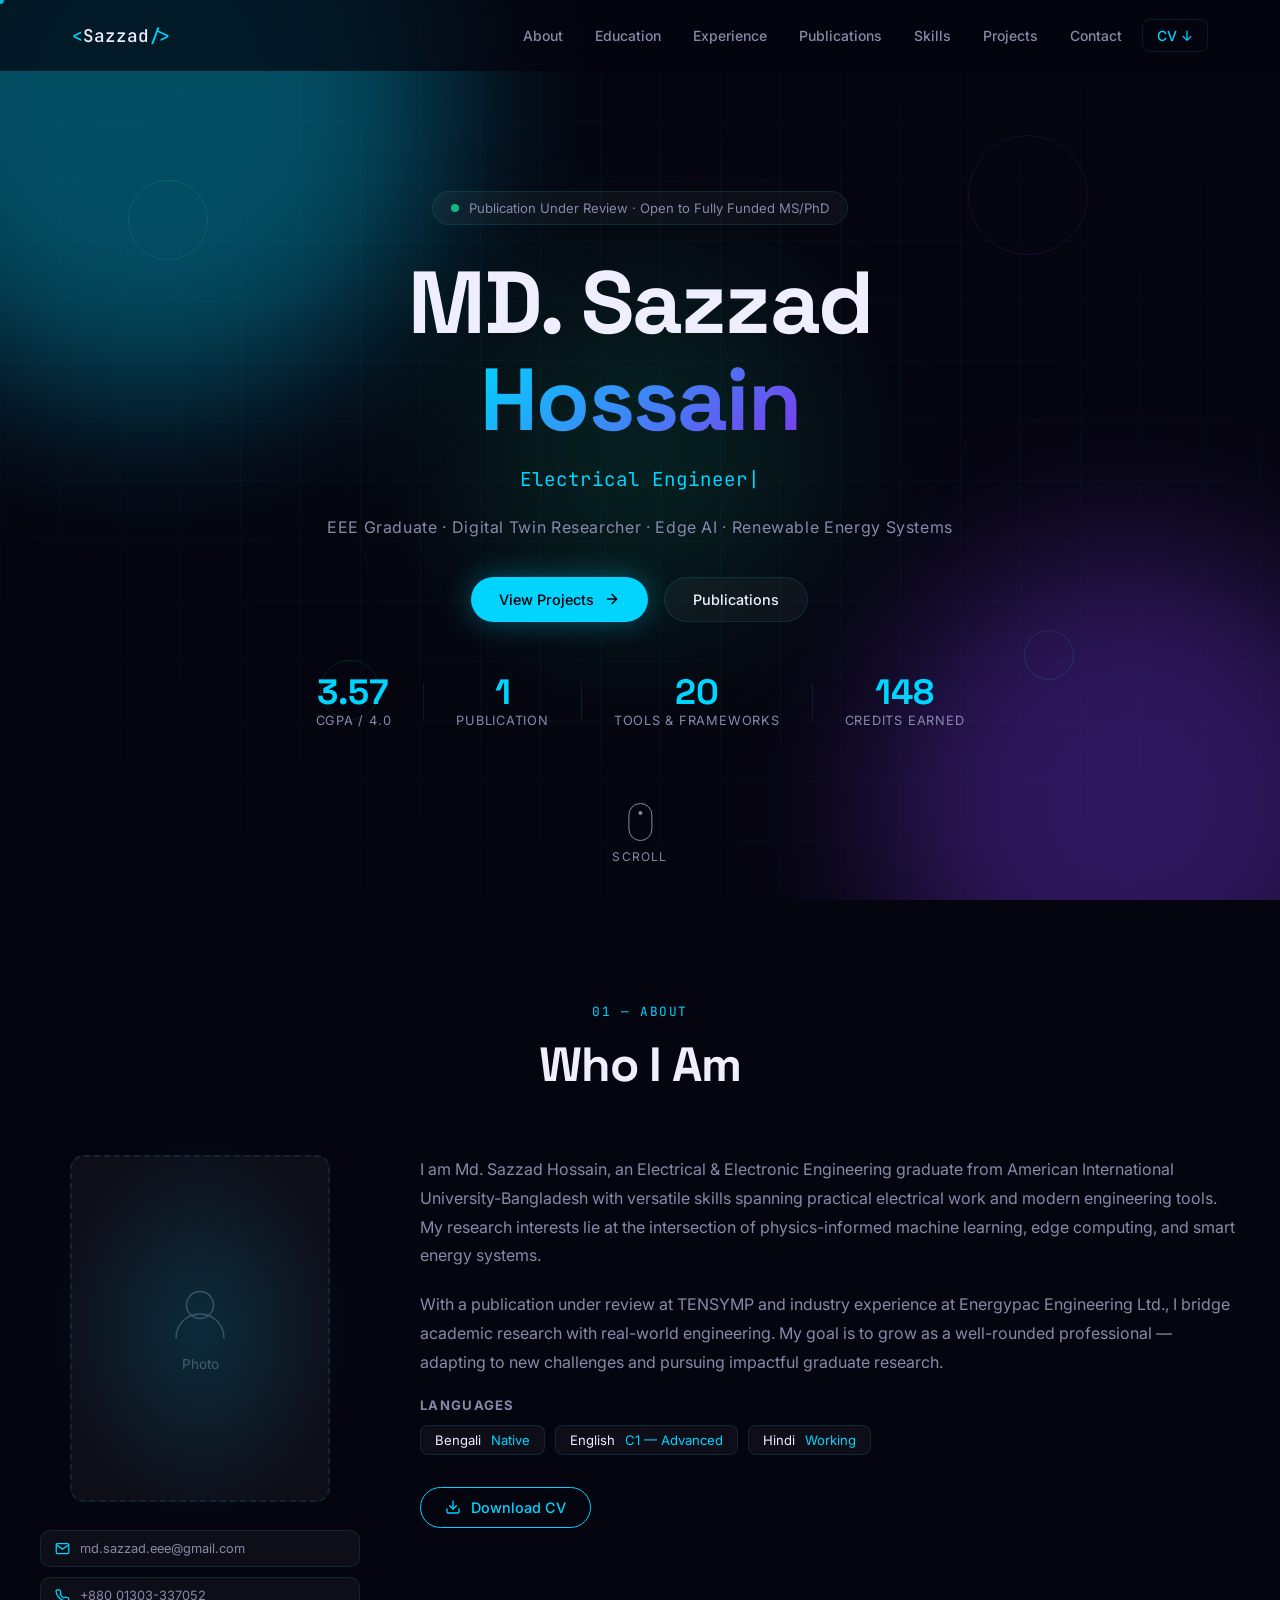
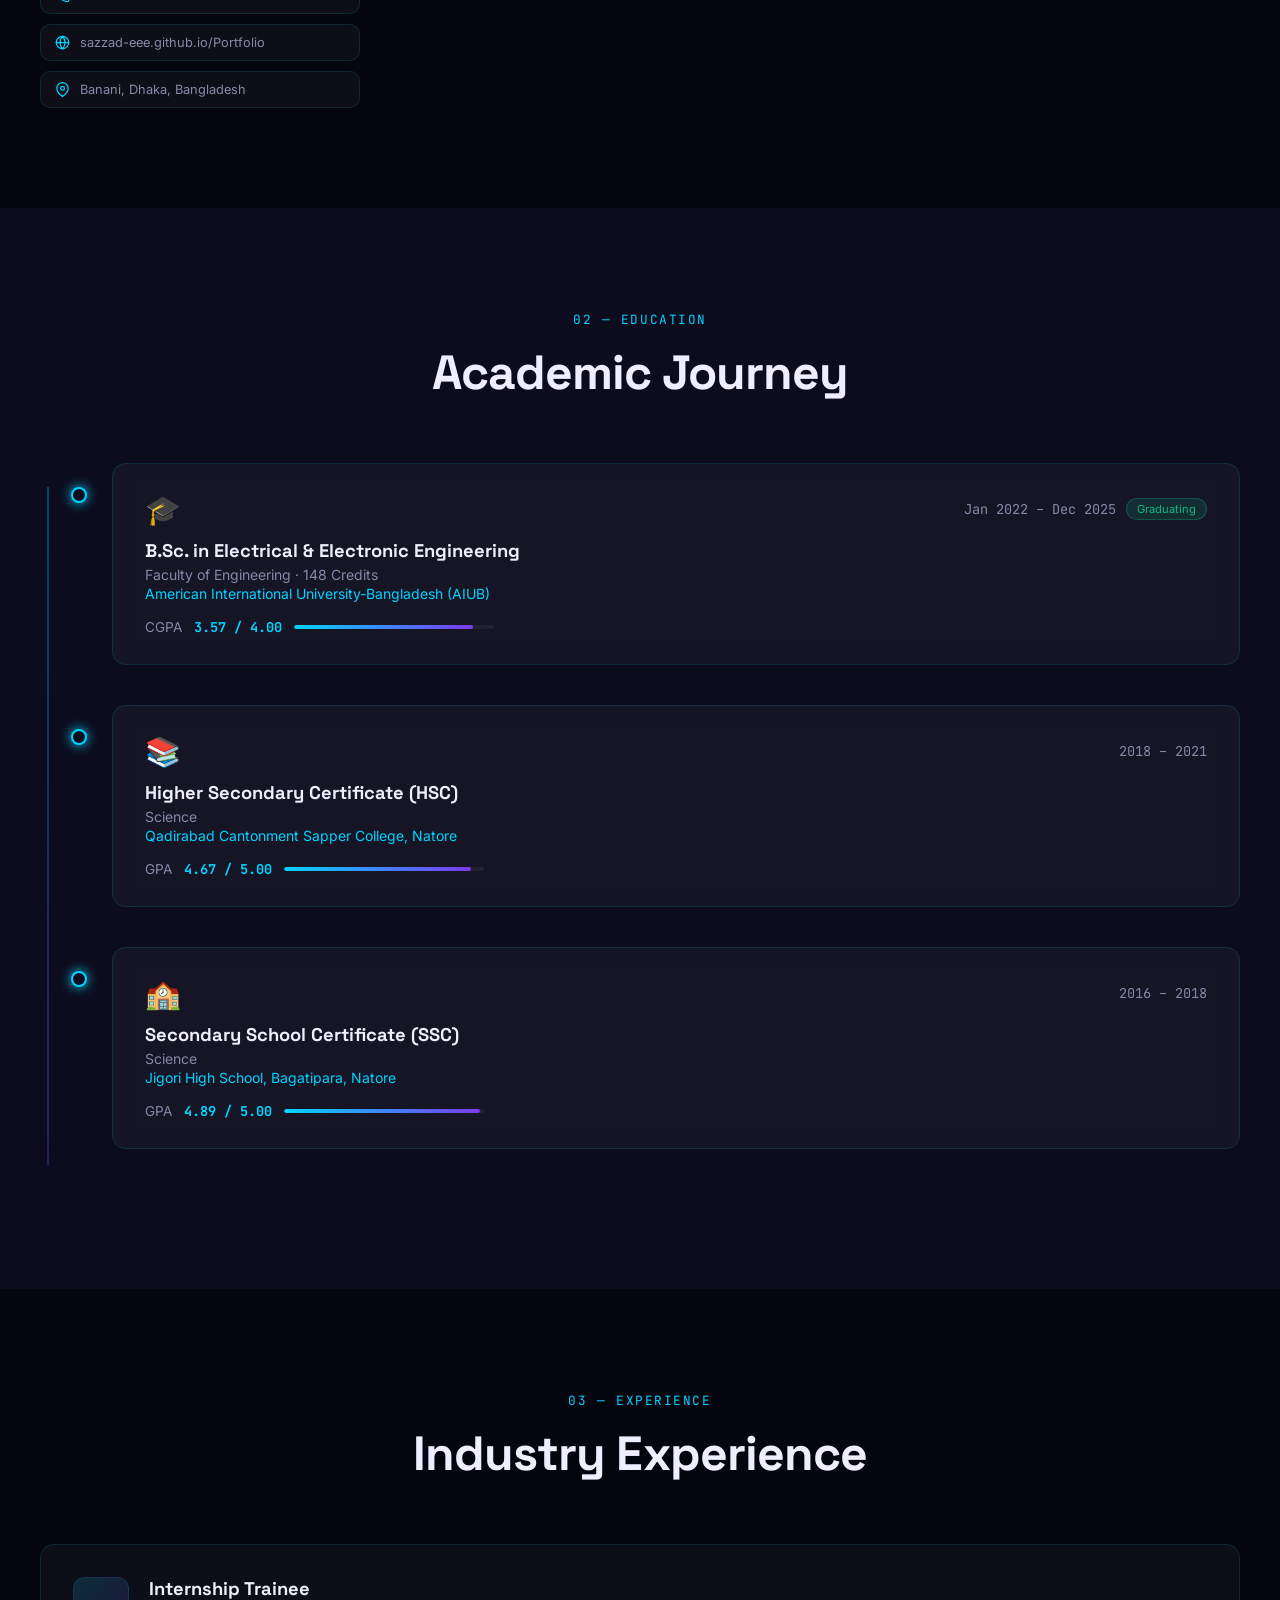
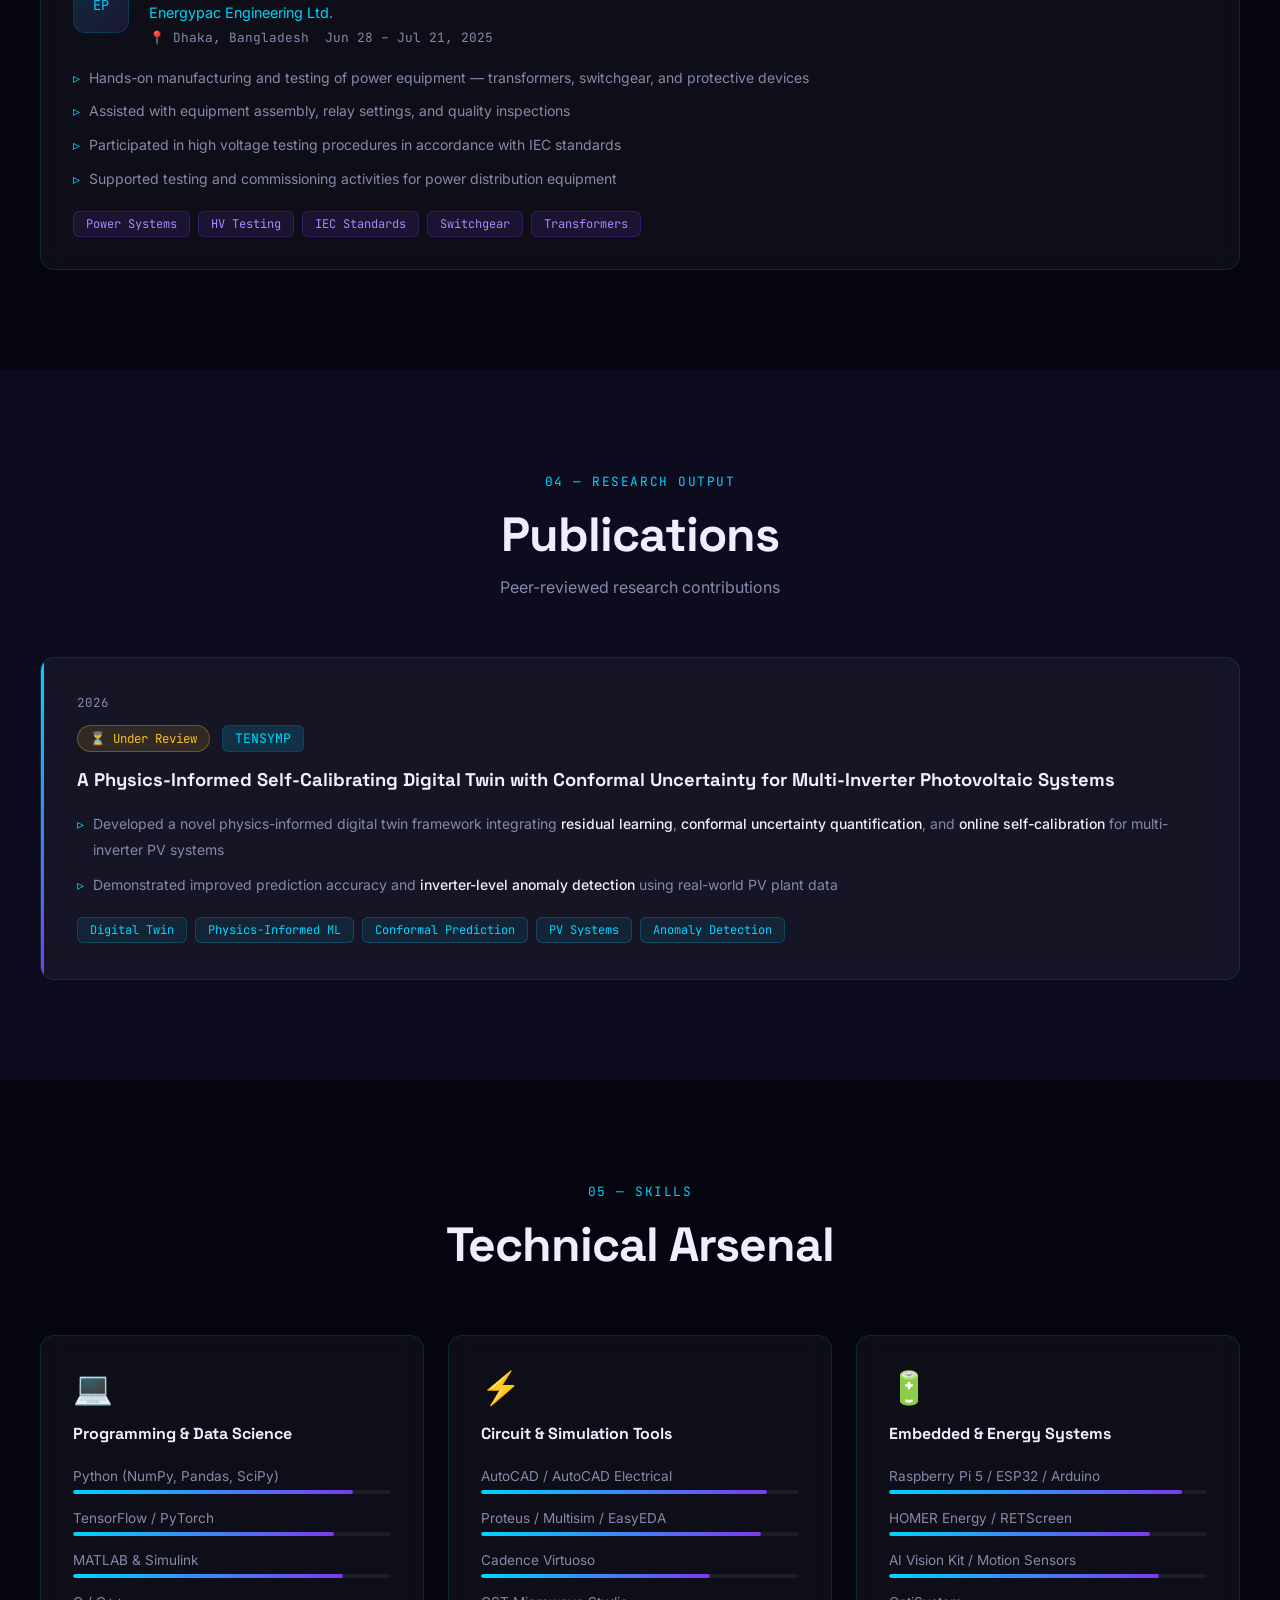
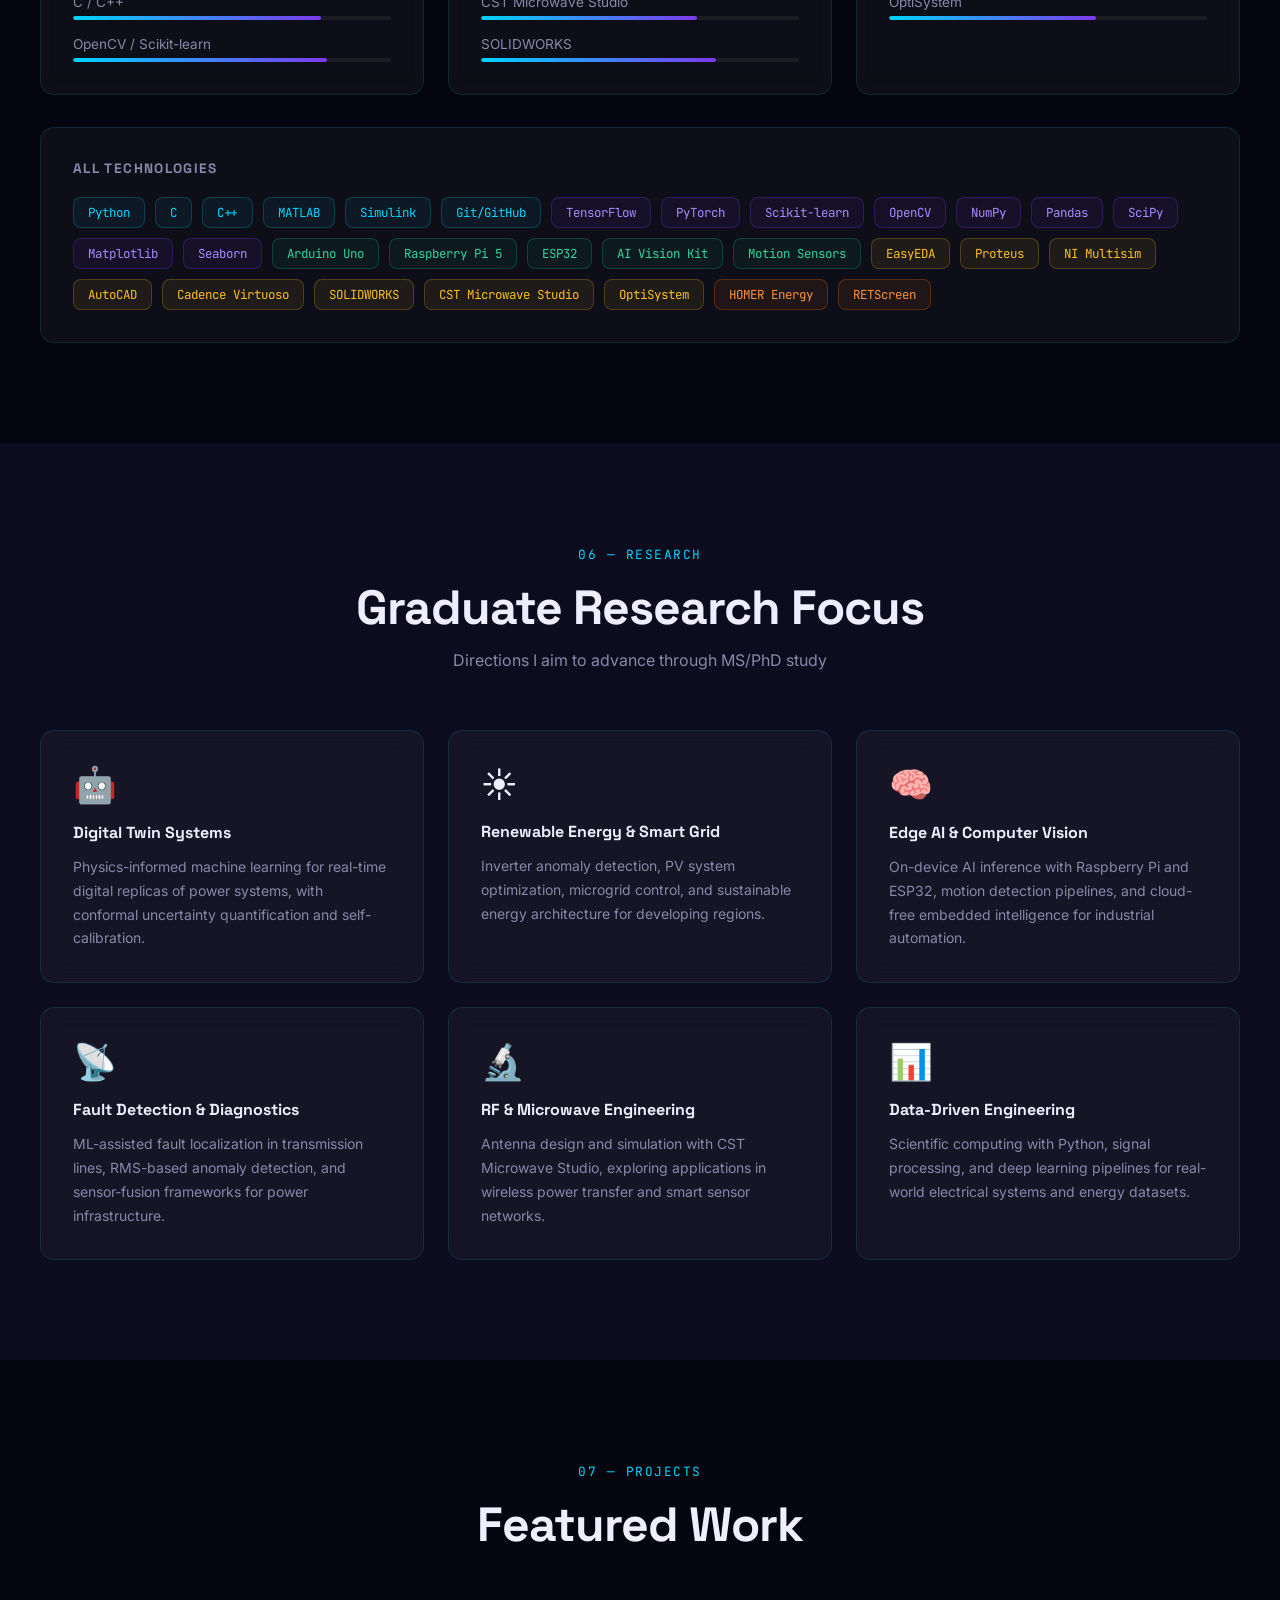
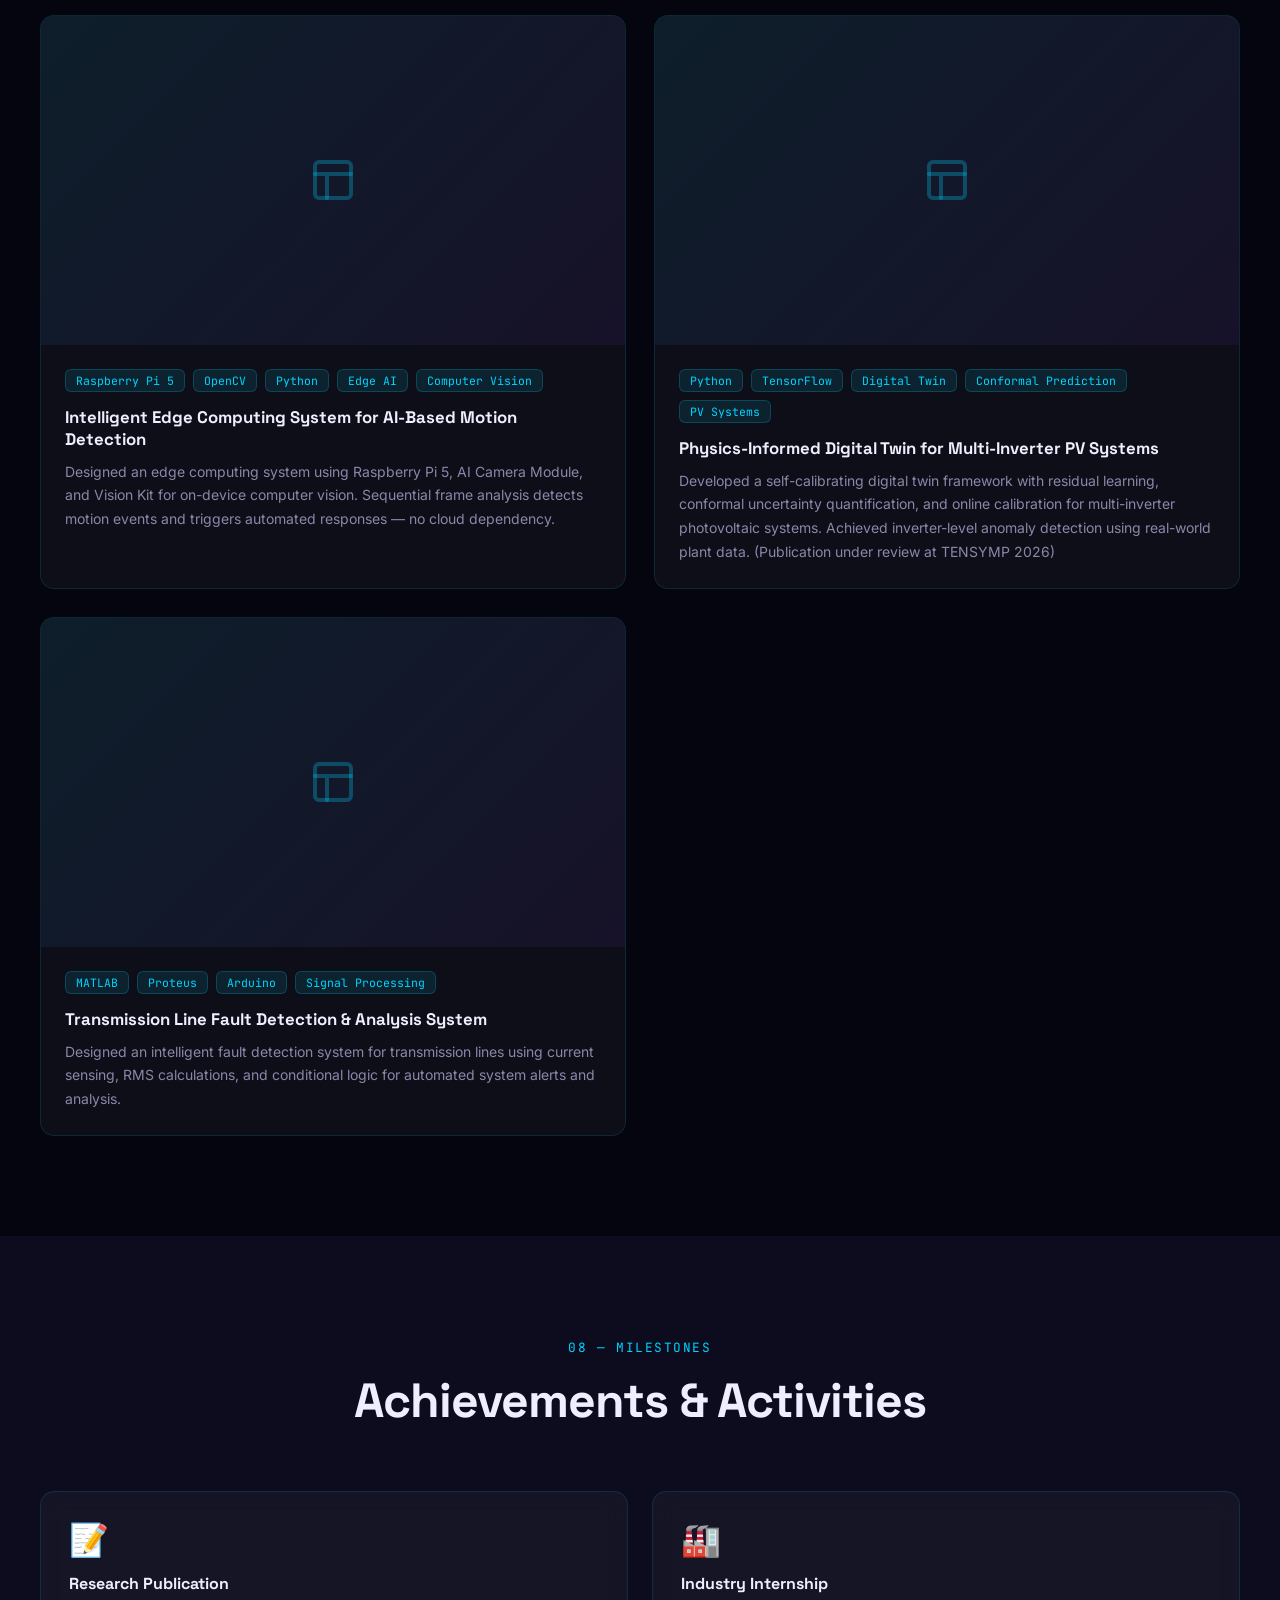
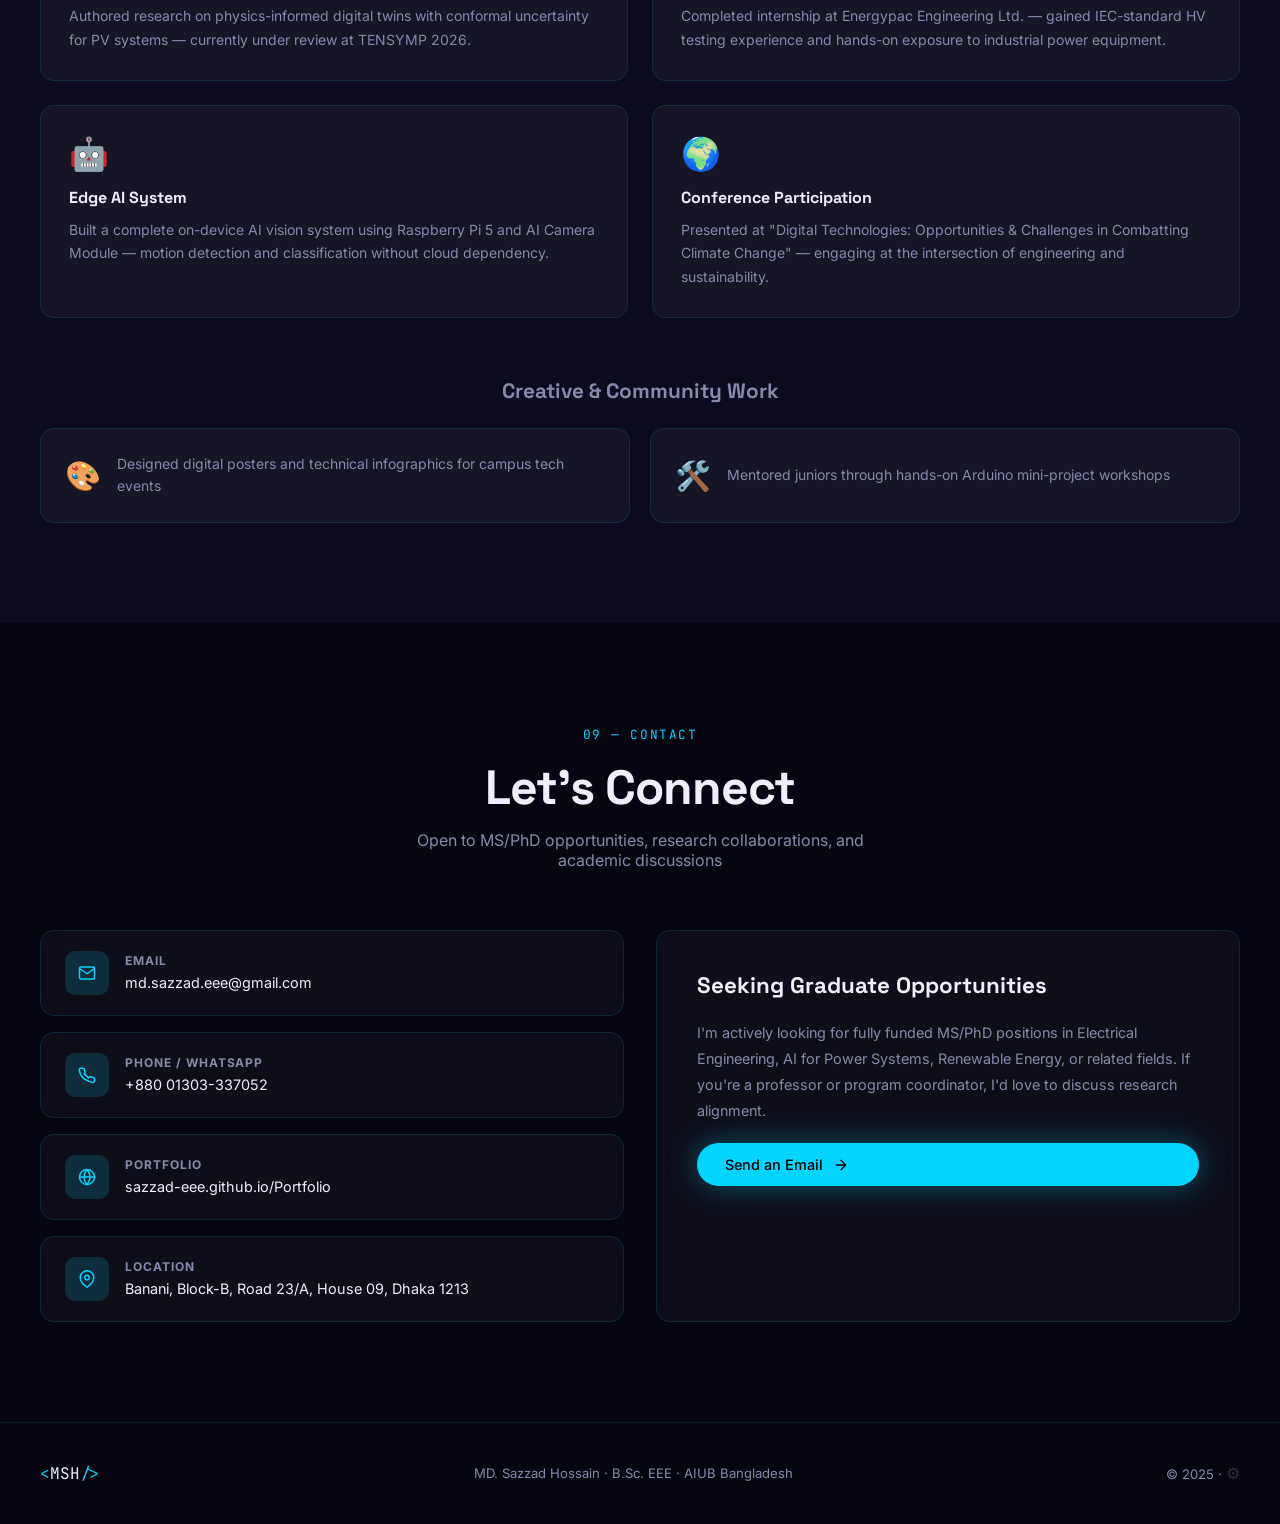
==== index.html @ bf4a0ad7 "Initial portfolio deployment" ====
<!DOCTYPE html>
<html lang="en">
<head>
  <meta charset="UTF-8" />
  <meta name="viewport" content="width=device-width, initial-scale=1.0" />
  <meta name="description" content="MD. Sazzad Hossain — EEE Graduate | Digital Twin, Renewable Energy, Edge AI Research" />
  <title>MD. Sazzad Hossain | Portfolio</title>
  <link rel="preconnect" href="https://fonts.googleapis.com" />
  <link rel="preconnect" href="https://fonts.gstatic.com" crossorigin />
  <link href="https://fonts.googleapis.com/css2?family=Space+Grotesk:wght@300;400;500;600;700&family=Inter:wght@300;400;500;600&family=JetBrains+Mono:wght@400;500&display=swap" rel="stylesheet" />
  <link rel="stylesheet" href="style.css" />
</head>
<body>

  <div class="cursor-dot" id="cursorDot"></div>
  <div class="cursor-ring" id="cursorRing"></div>
  <canvas id="particleCanvas"></canvas>

  <div class="loader" id="loader">
    <div class="loader-inner">
      <div class="loader-monogram">MSH</div>
      <div class="loader-track"><div class="loader-fill"></div></div>
    </div>
  </div>

  <!-- Navigation -->
  <nav class="nav" id="nav">
    <div class="nav-wrap">
      <a href="#hero" class="nav-logo"><span class="lb">&lt;</span>Sazzad<span class="lb">/&gt;</span></a>
      <button class="nav-burger" id="navBurger" aria-label="Menu">
        <span></span><span></span><span></span>
      </button>
      <ul class="nav-links" id="navLinks">
        <li><a href="#about"        class="nl">About</a></li>
        <li><a href="#education"    class="nl">Education</a></li>
        <li><a href="#experience"   class="nl">Experience</a></li>
        <li><a href="#publications" class="nl">Publications</a></li>
        <li><a href="#skills"       class="nl">Skills</a></li>
        <li><a href="#projects"     class="nl">Projects</a></li>
        <li><a href="#contact"      class="nl">Contact</a></li>
        <li><a href="#" class="nl nav-cv magnetic" id="navCvBtn">CV ↓</a></li>
      </ul>
    </div>
  </nav>

  <!-- ═══════ HERO ═══════ -->
  <section id="hero" class="hero">
    <div class="hero-bg">
      <div class="grid-lines"></div>
      <div class="orb o1"></div>
      <div class="orb o2"></div>
      <div class="orb o3"></div>
    </div>
    <div class="parallax-layer" data-depth="0.02">
      <div class="float-shape fs1"></div><div class="float-shape fs2"></div>
    </div>
    <div class="parallax-layer" data-depth="0.05">
      <div class="float-shape fs3"></div><div class="float-shape fs4"></div>
    </div>
    <div class="hero-content">
      <div class="hero-badge">
        <span class="badge-pulse"></span>
        <span id="heroBadge">Publication Under Review · Open to Fully Funded MS/PhD</span>
      </div>
      <h1 class="hero-name">
        <span id="heroFirstName">MD. Sazzad</span>
        <span class="accent" id="heroLastName">Hossain</span>
      </h1>
      <p class="hero-role">
        <span class="type-text" id="typeText"></span><span class="type-caret">|</span>
      </p>
      <p class="hero-tagline" id="heroTagline">
        EEE Graduate · Digital Twin Researcher · Edge AI · Renewable Energy Systems
      </p>
      <div class="hero-btns">
        <a href="#projects"     class="btn btn-primary magnetic"><span>View Projects</span><svg viewBox="0 0 24 24"><path d="M5 12h14M12 5l7 7-7 7"/></svg></a>
        <a href="#publications" class="btn btn-ghost  magnetic"><span>Publications</span></a>
      </div>
      <div class="hero-stats">
        <div class="hstat">
          <strong class="count" data-target="3.57" data-decimal="2">0</strong>
          <span>CGPA / 4.0</span>
        </div>
        <div class="hstat-div"></div>
        <div class="hstat">
          <strong class="count" data-target="1" data-decimal="0">0</strong>
          <span>Publication</span>
        </div>
        <div class="hstat-div"></div>
        <div class="hstat">
          <strong class="count" data-target="20" data-decimal="0">0</strong>
          <span>Tools &amp; Frameworks</span>
        </div>
        <div class="hstat-div"></div>
        <div class="hstat">
          <strong class="count" data-target="148" data-decimal="0">0</strong>
          <span>Credits Earned</span>
        </div>
      </div>
    </div>
    <a href="#about" class="scroll-hint">
      <div class="scroll-mouse"><div class="scroll-dot"></div></div>
      <span>Scroll</span>
    </a>
  </section>

  <!-- ═══════ ABOUT ═══════ -->
  <section id="about" class="section">
    <div class="container">
      <header class="sec-head">
        <span class="sec-tag">01 — About</span>
        <h2 class="sec-title">Who I Am</h2>
      </header>
      <div class="about-grid">
        <div class="about-left reveal">
          <div class="photo-wrap">
            <img id="profileImg" src="" alt="MD. Sazzad Hossain" class="profile-photo hidden" />
            <div class="photo-placeholder" id="photoPlaceholder">
              <svg viewBox="0 0 80 80"><circle cx="40" cy="28" r="18" fill="none" stroke="currentColor" stroke-width="2"/><path d="M8 72c0-17.7 14.3-32 32-32s32 14.3 32 32" fill="none" stroke="currentColor" stroke-width="2"/></svg>
              <span>Photo</span>
            </div>
            <div class="photo-glow"></div>
          </div>
          <div class="contact-chips">
            <a href="mailto:md.sazzad.eee@gmail.com" id="chipEmail" class="chip">
              <svg viewBox="0 0 24 24"><path d="M4 4h16c1.1 0 2 .9 2 2v12c0 1.1-.9 2-2 2H4c-1.1 0-2-.9-2-2V6c0-1.1.9-2 2-2z"/><polyline points="22,6 12,13 2,6"/></svg>
              <span id="chipEmailText">md.sazzad.eee@gmail.com</span>
            </a>
            <a href="tel:+8801303337052" id="chipPhone" class="chip">
              <svg viewBox="0 0 24 24"><path d="M22 16.92v3a2 2 0 0 1-2.18 2 19.79 19.79 0 0 1-8.63-3.07A19.5 19.5 0 0 1 4.69 13.6 19.79 19.79 0 0 1 1.62 4.93 2 2 0 0 1 3.6 3h3a2 2 0 0 1 2 1.72c.127.96.361 1.903.7 2.81a2 2 0 0 1-.45 2.11L8.09 9.91a16 16 0 0 0 6 6l.85-.85a2 2 0 0 1 2.11-.45c.907.339 1.85.573 2.81.7A2 2 0 0 1 22 16.92z"/></svg>
              <span id="chipPhoneText">+880 01303-337052</span>
            </a>
            <a href="https://sazzad-eee.github.io/Portfolio/" target="_blank" class="chip">
              <svg viewBox="0 0 24 24"><circle cx="12" cy="12" r="10"/><line x1="2" y1="12" x2="22" y2="12"/><path d="M12 2a15.3 15.3 0 0 1 4 10 15.3 15.3 0 0 1-4 10 15.3 15.3 0 0 1-4-10 15.3 15.3 0 0 1 4-10z"/></svg>
              <span>sazzad-eee.github.io/Portfolio</span>
            </a>
            <div class="chip">
              <svg viewBox="0 0 24 24"><path d="M21 10c0 7-9 13-9 13s-9-6-9-13a9 9 0 0 1 18 0z"/><circle cx="12" cy="10" r="3"/></svg>
              <span id="chipLocation">Banani, Dhaka, Bangladesh</span>
            </div>
          </div>
        </div>
        <div class="about-right reveal">
          <p class="about-p" id="aboutPara1">
            I am Md. Sazzad Hossain, an Electrical &amp; Electronic Engineering graduate from American International University-Bangladesh with versatile skills spanning practical electrical work and modern engineering tools. My research interests lie at the intersection of physics-informed machine learning, edge computing, and smart energy systems.
          </p>
          <p class="about-p" id="aboutPara2">
            With a publication under review at TENSYMP and industry experience at Energypac Engineering Ltd., I bridge academic research with real-world engineering. My goal is to grow as a well-rounded professional — adapting to new challenges, contributing to meaningful solutions, and pursuing impactful graduate research.
          </p>
          <div class="lang-row">
            <h4>Languages</h4>
            <div class="lang-tags">
              <span class="ltag">Bengali <em>Native</em></span>
              <span class="ltag">English <em>C1 — Advanced</em></span>
              <span class="ltag">Hindi <em>Working</em></span>
            </div>
          </div>
          <a href="#" class="btn btn-outline magnetic" id="cvDownloadBtn">
            <svg viewBox="0 0 24 24"><path d="M21 15v4a2 2 0 0 1-2 2H5a2 2 0 0 1-2-2v-4"/><polyline points="7 10 12 15 17 10"/><line x1="12" y1="15" x2="12" y2="3"/></svg>
            <span>Download CV</span>
          </a>
        </div>
      </div>
    </div>
  </section>

  <!-- ═══════ EDUCATION ═══════ -->
  <section id="education" class="section section-alt">
    <div class="container">
      <header class="sec-head">
        <span class="sec-tag">02 — Education</span>
        <h2 class="sec-title">Academic Journey</h2>
      </header>
      <div class="timeline">
        <div class="tl-item reveal">
          <div class="tl-dot"></div>
          <div class="tl-card glass-card">
            <div class="tl-top">
              <span class="tl-emoji">🎓</span>
              <div class="tl-meta">
                <span class="tl-year">Jan 2022 – Dec 2025</span>
                <span class="tl-badge">Graduating</span>
              </div>
            </div>
            <h3>B.Sc. in Electrical &amp; Electronic Engineering</h3>
            <p class="tl-dept">Faculty of Engineering · 148 Credits</p>
            <p class="tl-school"><a href="https://www.aiub.edu/" target="_blank">American International University-Bangladesh (AIUB)</a></p>
            <div class="tl-gpa">
              <span>CGPA</span>
              <strong>3.57 / 4.00</strong>
              <div class="gpa-track"><div class="gpa-bar" style="--w:89.25%"></div></div>
            </div>
          </div>
        </div>
        <div class="tl-item reveal">
          <div class="tl-dot"></div>
          <div class="tl-card glass-card">
            <div class="tl-top">
              <span class="tl-emoji">📚</span>
              <div class="tl-meta"><span class="tl-year">2018 – 2021</span></div>
            </div>
            <h3>Higher Secondary Certificate (HSC)</h3>
            <p class="tl-dept">Science</p>
            <p class="tl-school"><a href="https://qcsc.edu.bd/" target="_blank">Qadirabad Cantonment Sapper College, Natore</a></p>
            <div class="tl-gpa">
              <span>GPA</span>
              <strong>4.67 / 5.00</strong>
              <div class="gpa-track"><div class="gpa-bar" style="--w:93.4%"></div></div>
            </div>
          </div>
        </div>
        <div class="tl-item reveal">
          <div class="tl-dot"></div>
          <div class="tl-card glass-card">
            <div class="tl-top">
              <span class="tl-emoji">🏫</span>
              <div class="tl-meta"><span class="tl-year">2016 – 2018</span></div>
            </div>
            <h3>Secondary School Certificate (SSC)</h3>
            <p class="tl-dept">Science</p>
            <p class="tl-school"><a href="https://jigorihighschool.com/en/" target="_blank">Jigori High School, Bagatipara, Natore</a></p>
            <div class="tl-gpa">
              <span>GPA</span>
              <strong>4.89 / 5.00</strong>
              <div class="gpa-track"><div class="gpa-bar" style="--w:97.8%"></div></div>
            </div>
          </div>
        </div>
      </div>
    </div>
  </section>

  <!-- ═══════ WORK EXPERIENCE ═══════ -->
  <section id="experience" class="section">
    <div class="container">
      <header class="sec-head">
        <span class="sec-tag">03 — Experience</span>
        <h2 class="sec-title">Industry Experience</h2>
      </header>
      <div class="exp-grid" id="expGrid">
        <div class="exp-card glass-card reveal">
          <div class="exp-header">
            <div class="exp-logo-wrap">
              <div class="exp-logo-placeholder">EP</div>
            </div>
            <div class="exp-meta">
              <h3>Internship Trainee</h3>
              <a href="https://www.energypac.com/epgl/" target="_blank" class="exp-company">Energypac Engineering Ltd.</a>
              <div class="exp-details">
                <span class="exp-loc">📍 Dhaka, Bangladesh</span>
                <span class="exp-date">Jun 28 – Jul 21, 2025</span>
              </div>
            </div>
          </div>
          <ul class="exp-bullets">
            <li>Hands-on manufacturing and testing of power equipment — transformers, switchgear, and protective devices</li>
            <li>Assisted with equipment assembly, relay settings, and quality inspections</li>
            <li>Participated in high voltage testing procedures in accordance with IEC standards</li>
            <li>Supported testing and commissioning activities for power distribution equipment</li>
          </ul>
          <div class="exp-tags">
            <span class="etag">Power Systems</span>
            <span class="etag">HV Testing</span>
            <span class="etag">IEC Standards</span>
            <span class="etag">Switchgear</span>
            <span class="etag">Transformers</span>
          </div>
        </div>
      </div>
    </div>
  </section>

  <!-- ═══════ PUBLICATIONS ═══════ -->
  <section id="publications" class="section section-alt">
    <div class="container">
      <header class="sec-head">
        <span class="sec-tag">04 — Research Output</span>
        <h2 class="sec-title">Publications</h2>
        <p class="sec-sub">Peer-reviewed research contributions</p>
      </header>
      <div class="pub-list" id="pubList">
        <div class="pub-card glass-card reveal">
          <div class="pub-year-badge">2026</div>
          <div class="pub-body">
            <div class="pub-status-row">
              <span class="pub-status under-review">⏳ Under Review</span>
              <span class="pub-venue">TENSYMP</span>
            </div>
            <h3 class="pub-title">
              A Physics-Informed Self-Calibrating Digital Twin with Conformal Uncertainty for Multi-Inverter Photovoltaic Systems
            </h3>
            <ul class="pub-bullets">
              <li>Developed a novel physics-informed digital twin framework integrating <strong>residual learning</strong>, <strong>conformal uncertainty quantification</strong>, and <strong>online self-calibration</strong> for multi-inverter PV systems</li>
              <li>Demonstrated improved prediction accuracy and <strong>inverter-level anomaly detection</strong> using real-world PV plant data</li>
            </ul>
            <div class="pub-tags">
              <span class="ptag">Digital Twin</span>
              <span class="ptag">Physics-Informed ML</span>
              <span class="ptag">Conformal Prediction</span>
              <span class="ptag">PV Systems</span>
              <span class="ptag">Anomaly Detection</span>
            </div>
          </div>
        </div>
      </div>
    </div>
  </section>

  <!-- ═══════ SKILLS ═══════ -->
  <section id="skills" class="section">
    <div class="container">
      <header class="sec-head">
        <span class="sec-tag">05 — Skills</span>
        <h2 class="sec-title">Technical Arsenal</h2>
      </header>
      <div class="skills-outer">
        <!-- Progress bar categories -->
        <div class="skills-bars-grid" id="skillsGrid">
          <div class="skill-cat glass-card reveal">
            <div class="sk-icon">💻</div>
            <h3>Programming &amp; Data Science</h3>
            <ul class="sk-list">
              <li><span>Python (NumPy, Pandas, SciPy)</span><div class="sk-track"><div class="sk-bar" data-w="88"></div></div></li>
              <li><span>TensorFlow / PyTorch</span><div class="sk-track"><div class="sk-bar" data-w="82"></div></div></li>
              <li><span>MATLAB &amp; Simulink</span><div class="sk-track"><div class="sk-bar" data-w="85"></div></div></li>
              <li><span>C / C++</span><div class="sk-track"><div class="sk-bar" data-w="78"></div></div></li>
              <li><span>OpenCV / Scikit-learn</span><div class="sk-track"><div class="sk-bar" data-w="80"></div></div></li>
            </ul>
          </div>
          <div class="skill-cat glass-card reveal">
            <div class="sk-icon">⚡</div>
            <h3>Circuit &amp; Simulation Tools</h3>
            <ul class="sk-list">
              <li><span>AutoCAD / AutoCAD Electrical</span><div class="sk-track"><div class="sk-bar" data-w="90"></div></div></li>
              <li><span>Proteus / Multisim / EasyEDA</span><div class="sk-track"><div class="sk-bar" data-w="88"></div></div></li>
              <li><span>Cadence Virtuoso</span><div class="sk-track"><div class="sk-bar" data-w="72"></div></div></li>
              <li><span>CST Microwave Studio</span><div class="sk-track"><div class="sk-bar" data-w="68"></div></div></li>
              <li><span>SOLIDWORKS</span><div class="sk-track"><div class="sk-bar" data-w="74"></div></div></li>
            </ul>
          </div>
          <div class="skill-cat glass-card reveal">
            <div class="sk-icon">🔋</div>
            <h3>Embedded &amp; Energy Systems</h3>
            <ul class="sk-list">
              <li><span>Raspberry Pi 5 / ESP32 / Arduino</span><div class="sk-track"><div class="sk-bar" data-w="92"></div></div></li>
              <li><span>HOMER Energy / RETScreen</span><div class="sk-track"><div class="sk-bar" data-w="82"></div></div></li>
              <li><span>AI Vision Kit / Motion Sensors</span><div class="sk-track"><div class="sk-bar" data-w="85"></div></div></li>
              <li><span>OptiSystem</span><div class="sk-track"><div class="sk-bar" data-w="65"></div></div></li>
            </ul>
          </div>
        </div>

        <!-- Tag cloud for all tools -->
        <div class="tech-cloud reveal">
          <h3>All Technologies</h3>
          <div class="tech-tags">
            <span class="tech-tag cat-code">Python</span><span class="tech-tag cat-code">C</span><span class="tech-tag cat-code">C++</span>
            <span class="tech-tag cat-code">MATLAB</span><span class="tech-tag cat-code">Simulink</span><span class="tech-tag cat-code">Git/GitHub</span>
            <span class="tech-tag cat-ml">TensorFlow</span><span class="tech-tag cat-ml">PyTorch</span><span class="tech-tag cat-ml">Scikit-learn</span>
            <span class="tech-tag cat-ml">OpenCV</span><span class="tech-tag cat-ml">NumPy</span><span class="tech-tag cat-ml">Pandas</span>
            <span class="tech-tag cat-ml">SciPy</span><span class="tech-tag cat-ml">Matplotlib</span><span class="tech-tag cat-ml">Seaborn</span>
            <span class="tech-tag cat-hw">Arduino Uno</span><span class="tech-tag cat-hw">Raspberry Pi 5</span><span class="tech-tag cat-hw">ESP32</span>
            <span class="tech-tag cat-hw">AI Vision Kit</span><span class="tech-tag cat-hw">Motion Sensors</span>
            <span class="tech-tag cat-eda">EasyEDA</span><span class="tech-tag cat-eda">Proteus</span><span class="tech-tag cat-eda">NI Multisim</span>
            <span class="tech-tag cat-eda">AutoCAD</span><span class="tech-tag cat-eda">Cadence Virtuoso</span><span class="tech-tag cat-eda">SOLIDWORKS</span>
            <span class="tech-tag cat-eda">CST Microwave Studio</span><span class="tech-tag cat-eda">OptiSystem</span>
            <span class="tech-tag cat-energy">HOMER Energy</span><span class="tech-tag cat-energy">RETScreen</span>
          </div>
        </div>
      </div>
    </div>
  </section>

  <!-- ═══════ RESEARCH ═══════ -->
  <section id="research" class="section section-alt">
    <div class="container">
      <header class="sec-head">
        <span class="sec-tag">06 — Research</span>
        <h2 class="sec-title">Graduate Research Focus</h2>
        <p class="sec-sub">Directions I aim to advance through MS/PhD study</p>
      </header>
      <div class="research-grid" id="researchGrid">
        <div class="res-card glass-card reveal">
          <div class="res-icon">🤖</div>
          <h3>Digital Twin Systems</h3>
          <p>Physics-informed machine learning for real-time digital replicas of power systems, with conformal uncertainty quantification and self-calibration.</p>
        </div>
        <div class="res-card glass-card reveal">
          <div class="res-icon">☀️</div>
          <h3>Renewable Energy &amp; Smart Grid</h3>
          <p>Inverter anomaly detection, PV system optimization, microgrid control, and sustainable energy architecture for developing regions.</p>
        </div>
        <div class="res-card glass-card reveal">
          <div class="res-icon">🧠</div>
          <h3>Edge AI &amp; Computer Vision</h3>
          <p>On-device AI inference with Raspberry Pi and ESP32, motion detection pipelines, and cloud-free embedded intelligence for industrial automation.</p>
        </div>
        <div class="res-card glass-card reveal">
          <div class="res-icon">📡</div>
          <h3>Fault Detection &amp; Diagnostics</h3>
          <p>ML-assisted fault localization in transmission lines, RMS-based anomaly detection, and sensor-fusion frameworks for power infrastructure.</p>
        </div>
        <div class="res-card glass-card reveal">
          <div class="res-icon">🔬</div>
          <h3>RF &amp; Microwave Engineering</h3>
          <p>Antenna design and simulation with CST Microwave Studio, exploring applications in wireless power transfer and smart sensor networks.</p>
        </div>
        <div class="res-card glass-card reveal">
          <div class="res-icon">📊</div>
          <h3>Data-Driven Engineering</h3>
          <p>Scientific computing with Python, signal processing, and deep learning pipelines for real-world electrical systems and energy datasets.</p>
        </div>
      </div>
    </div>
  </section>

  <!-- ═══════ PROJECTS ═══════ -->
  <section id="projects" class="section">
    <div class="container">
      <header class="sec-head">
        <span class="sec-tag">07 — Projects</span>
        <h2 class="sec-title">Featured Work</h2>
      </header>
      <div class="projects-grid" id="projectsGrid"></div>
    </div>
  </section>

  <!-- ═══════ ACHIEVEMENTS ═══════ -->
  <section id="achievements" class="section section-alt">
    <div class="container">
      <header class="sec-head">
        <span class="sec-tag">08 — Milestones</span>
        <h2 class="sec-title">Achievements &amp; Activities</h2>
      </header>
      <div class="ach-grid">
        <div class="ach-card glass-card reveal">
          <div class="ach-icon">📝</div>
          <h4>Research Publication</h4>
          <p>Authored research on physics-informed digital twins with conformal uncertainty for PV systems — currently under review at TENSYMP 2026.</p>
        </div>
        <div class="ach-card glass-card reveal">
          <div class="ach-icon">🏭</div>
          <h4>Industry Internship</h4>
          <p>Completed internship at Energypac Engineering Ltd. — gained IEC-standard HV testing experience and hands-on exposure to industrial power equipment.</p>
        </div>
        <div class="ach-card glass-card reveal">
          <div class="ach-icon">🤖</div>
          <h4>Edge AI System</h4>
          <p>Built a complete on-device AI vision system using Raspberry Pi 5 and AI Camera Module — motion detection and classification without cloud dependency.</p>
        </div>
        <div class="ach-card glass-card reveal">
          <div class="ach-icon">🌍</div>
          <h4>Conference Participation</h4>
          <p>Presented at "Digital Technologies: Opportunities &amp; Challenges in Combatting Climate Change" — engaging at the intersection of engineering and sustainability.</p>
        </div>
      </div>
      <div class="creative-wrap reveal">
        <h3 class="sub-title">Creative &amp; Community Work</h3>
        <div class="creative-row">
          <div class="cr-card glass-card"><span class="cr-icon">🎨</span><p>Designed digital posters and technical infographics for campus tech events</p></div>
          <div class="cr-card glass-card"><span class="cr-icon">🛠️</span><p>Mentored juniors through hands-on Arduino mini-project workshops</p></div>
        </div>
      </div>
    </div>
  </section>

  <!-- ═══════ CONTACT ═══════ -->
  <section id="contact" class="section">
    <div class="container">
      <header class="sec-head">
        <span class="sec-tag">09 — Contact</span>
        <h2 class="sec-title">Let's Connect</h2>
        <p class="sec-sub">Open to MS/PhD opportunities, research collaborations, and academic discussions</p>
      </header>
      <div class="contact-grid">
        <div class="contact-left reveal">
          <a href="mailto:md.sazzad.eee@gmail.com" class="c-item glass-card">
            <div class="c-icon"><svg viewBox="0 0 24 24"><path d="M4 4h16c1.1 0 2 .9 2 2v12c0 1.1-.9 2-2 2H4c-1.1 0-2-.9-2-2V6c0-1.1.9-2 2-2z"/><polyline points="22,6 12,13 2,6"/></svg></div>
            <div><h4>Email</h4><span id="cEmail">md.sazzad.eee@gmail.com</span></div>
          </a>
          <a href="tel:+8801303337052" class="c-item glass-card">
            <div class="c-icon"><svg viewBox="0 0 24 24"><path d="M22 16.92v3a2 2 0 0 1-2.18 2 19.79 19.79 0 0 1-8.63-3.07A19.5 19.5 0 0 1 4.69 13.6 19.79 19.79 0 0 1 1.62 4.93 2 2 0 0 1 3.6 3h3a2 2 0 0 1 2 1.72c.127.96.361 1.903.7 2.81a2 2 0 0 1-.45 2.11L8.09 9.91a16 16 0 0 0 6 6l.85-.85a2 2 0 0 1 2.11-.45c.907.339 1.85.573 2.81.7A2 2 0 0 1 22 16.92z"/></svg></div>
            <div><h4>Phone / WhatsApp</h4><span id="cPhone">+880 01303-337052</span></div>
          </a>
          <a href="https://sazzad-eee.github.io/Portfolio/" target="_blank" class="c-item glass-card">
            <div class="c-icon"><svg viewBox="0 0 24 24"><circle cx="12" cy="12" r="10"/><line x1="2" y1="12" x2="22" y2="12"/><path d="M12 2a15.3 15.3 0 0 1 4 10 15.3 15.3 0 0 1-4 10 15.3 15.3 0 0 1-4-10 15.3 15.3 0 0 1 4-10z"/></svg></div>
            <div><h4>Portfolio</h4><span>sazzad-eee.github.io/Portfolio</span></div>
          </a>
          <div class="c-item glass-card">
            <div class="c-icon"><svg viewBox="0 0 24 24"><path d="M21 10c0 7-9 13-9 13s-9-6-9-13a9 9 0 0 1 18 0z"/><circle cx="12" cy="10" r="3"/></svg></div>
            <div><h4>Location</h4><span id="cLocation">Banani, Block-B, Road 23/A, House 09, Dhaka 1213</span></div>
          </div>
        </div>
        <div class="contact-right reveal glass-card">
          <h3>Seeking Graduate Opportunities</h3>
          <p>I'm actively looking for fully funded MS/PhD positions in Electrical Engineering, AI for Power Systems, Renewable Energy, or related fields. If you're a professor or program coordinator, I'd love to discuss research alignment.</p>
          <a href="mailto:md.sazzad.eee@gmail.com" class="btn btn-primary magnetic" id="contactEmailBtn">
            <span>Send an Email</span>
            <svg viewBox="0 0 24 24"><path d="M5 12h14M12 5l7 7-7 7"/></svg>
          </a>
        </div>
      </div>
    </div>
  </section>

  <footer class="footer">
    <div class="container">
      <div class="footer-row">
        <a href="#hero" class="footer-logo"><span class="lb">&lt;</span>MSH<span class="lb">/&gt;</span></a>
        <p>MD. Sazzad Hossain · B.Sc. EEE · AIUB Bangladesh</p>
        <p class="copy">© 2025 · <a href="admin.html" class="admin-gear" title="Admin">⚙</a></p>
      </div>
    </div>
  </footer>

  <div class="lightbox" id="lightbox">
    <button class="lb-close" id="lbClose">×</button>
    <img class="lb-img" id="lbImg" src="" alt="" />
  </div>

  <script src="script.js"></script>
</body>
</html>
---- style.css ----
/* ═══════════════════════════════════════════
   CSS CUSTOM PROPERTIES
═══════════════════════════════════════════ */
:root {
  --bg:          #05050f;
  --bg2:         #0c0c1e;
  --glass:       rgba(255,255,255,0.04);
  --glass-hover: rgba(255,255,255,0.07);
  --border:      rgba(0,210,255,0.12);
  --border-h:    rgba(0,210,255,0.28);
  --cyan:        #00d4ff;
  --cyan-dim:    rgba(0,212,255,0.15);
  --purple:      #7c3aed;
  --green:       #10b981;
  --text:        #eeeeff;
  --text2:       #8888aa;
  --font-head:   'Space Grotesk', sans-serif;
  --font-body:   'Inter', sans-serif;
  --font-mono:   'JetBrains Mono', monospace;
  --radius:      14px;
  --glow:        0 0 40px rgba(0,212,255,0.18);
  --shadow:      0 8px 40px rgba(0,0,0,0.5);
  --trans:       0.3s ease;
}

/* ═══════════════════════════════════════════
   RESET & BASE
═══════════════════════════════════════════ */
*, *::before, *::after { box-sizing: border-box; margin: 0; padding: 0; }
html { scroll-behavior: smooth; font-size: 16px; }
body {
  font-family: var(--font-body);
  background: var(--bg);
  color: var(--text);
  overflow-x: hidden;
  cursor: none;
}
a { color: inherit; text-decoration: none; }
img { max-width: 100%; display: block; }
ul { list-style: none; }
svg { display: block; width: 18px; height: 18px; fill: none; stroke: currentColor; stroke-width: 2; stroke-linecap: round; stroke-linejoin: round; }

/* ═══════════════════════════════════════════
   CUSTOM CURSOR
═══════════════════════════════════════════ */
#particleCanvas {
  position: fixed; inset: 0; pointer-events: none; z-index: 9998;
}
.cursor-dot {
  position: fixed; width: 8px; height: 8px; border-radius: 50%;
  background: var(--cyan); pointer-events: none; z-index: 9999;
  transform: translate(-50%,-50%);
  transition: transform 0.05s, width 0.2s, height 0.2s, background 0.2s;
  mix-blend-mode: difference;
}
.cursor-ring {
  position: fixed; width: 36px; height: 36px; border-radius: 50%;
  border: 1.5px solid rgba(0,212,255,0.5);
  pointer-events: none; z-index: 9998;
  transform: translate(-50%,-50%);
  transition: transform 0.12s cubic-bezier(.23,1,.32,1),
              width 0.25s, height 0.25s, border-color 0.2s, opacity 0.2s;
}
.cursor-dot.hovered  { width: 12px; height: 12px; }
.cursor-ring.hovered { width: 56px; height: 56px; border-color: var(--cyan); opacity: 0.5; }
.cursor-dot.clicked  { transform: translate(-50%,-50%) scale(0.7); }
.cursor-ring.clicked { transform: translate(-50%,-50%) scale(1.3); opacity: 0.3; }
@media (pointer: coarse) {
  .cursor-dot, .cursor-ring { display: none; }
  body { cursor: auto; }
}

/* ═══════════════════════════════════════════
   LOADER
═══════════════════════════════════════════ */
.loader {
  position: fixed; inset: 0; background: var(--bg);
  display: flex; align-items: center; justify-content: center;
  z-index: 10000; transition: opacity 0.5s, visibility 0.5s;
}
.loader.done { opacity: 0; visibility: hidden; }
.loader-inner { text-align: center; }
.loader-monogram {
  font-family: var(--font-head); font-size: 3rem; font-weight: 700;
  letter-spacing: 0.2em; color: var(--cyan);
  text-shadow: 0 0 30px var(--cyan);
  animation: pulse-glow 1s ease-in-out infinite alternate;
}
@keyframes pulse-glow {
  from { text-shadow: 0 0 20px var(--cyan); }
  to   { text-shadow: 0 0 60px var(--cyan), 0 0 100px var(--cyan); }
}
.loader-track {
  margin-top: 24px; width: 200px; height: 2px;
  background: rgba(255,255,255,0.08); border-radius: 2px; overflow: hidden;
}
.loader-fill {
  height: 100%; width: 0; background: var(--cyan); border-radius: 2px;
  animation: load-bar 1.4s ease forwards;
}
@keyframes load-bar { to { width: 100%; } }

/* ═══════════════════════════════════════════
   NAVIGATION
═══════════════════════════════════════════ */
.nav {
  position: fixed; top: 0; left: 0; right: 0; z-index: 900;
  padding: 0 0; backdrop-filter: blur(16px);
  background: rgba(5,5,15,0.7);
  border-bottom: 1px solid transparent;
  transition: border-color 0.3s, background 0.3s;
}
.nav.scrolled { border-color: var(--border); background: rgba(5,5,15,0.92); }
.nav-wrap {
  max-width: 1200px; margin: 0 auto; padding: 0 32px;
  height: 70px; display: flex; align-items: center; gap: 40px;
}
.nav-logo {
  font-family: var(--font-mono); font-size: 1.1rem; font-weight: 500;
  color: var(--text); flex-shrink: 0;
  transition: color var(--trans);
}
.nav-logo:hover { color: var(--cyan); }
.lb { color: var(--cyan); }

.nav-links {
  display: flex; align-items: center; gap: 8px;
  margin-left: auto;
}
.nl {
  font-size: 0.875rem; font-weight: 500; color: var(--text2);
  padding: 8px 12px; border-radius: 8px;
  transition: color var(--trans), background var(--trans);
}
.nl:hover, .nl.active { color: var(--text); background: var(--glass); }
.nav-cv {
  color: var(--cyan) !important;
  border: 1px solid var(--border); padding: 7px 14px;
}
.nav-cv:hover { background: var(--cyan-dim) !important; border-color: var(--cyan); }

.nav-burger {
  display: none; flex-direction: column; gap: 5px;
  background: none; border: none; cursor: none; padding: 8px; margin-left: auto;
}
.nav-burger span {
  display: block; width: 22px; height: 2px;
  background: var(--text); border-radius: 2px;
  transition: transform 0.3s, opacity 0.3s;
}
.nav-burger.open span:nth-child(1) { transform: translateY(7px) rotate(45deg); }
.nav-burger.open span:nth-child(2) { opacity: 0; }
.nav-burger.open span:nth-child(3) { transform: translateY(-7px) rotate(-45deg); }

/* ═══════════════════════════════════════════
   HERO
═══════════════════════════════════════════ */
.hero {
  position: relative; min-height: 100vh;
  display: flex; align-items: center; justify-content: center;
  overflow: hidden; padding: 100px 32px 80px;
}
.hero-bg { position: absolute; inset: 0; overflow: hidden; }
.grid-lines {
  position: absolute; inset: 0;
  background-image:
    linear-gradient(rgba(0,212,255,0.04) 1px, transparent 1px),
    linear-gradient(90deg, rgba(0,212,255,0.04) 1px, transparent 1px);
  background-size: 60px 60px;
  mask-image: radial-gradient(ellipse 80% 80% at 50% 50%, black 40%, transparent 100%);
}
.orb {
  position: absolute; border-radius: 50%; filter: blur(80px); opacity: 0.35;
  animation: drift 12s ease-in-out infinite alternate;
}
.o1 { width: 600px; height: 600px; background: var(--cyan); top: -200px; left: -150px; animation-duration: 14s; }
.o2 { width: 500px; height: 500px; background: var(--purple); bottom: -150px; right: -100px; animation-duration: 18s; animation-delay: -4s; }
.o3 { width: 350px; height: 350px; background: var(--green); top: 50%; left: 50%; margin: -175px; animation-duration: 20s; animation-delay: -8s; opacity: 0.15; }
@keyframes drift {
  from { transform: translate(0,0) scale(1); }
  to   { transform: translate(40px, 30px) scale(1.05); }
}

.parallax-layer {
  position: absolute; inset: 0; pointer-events: none;
}
.float-shape {
  position: absolute; border: 1px solid rgba(0,212,255,0.15);
  border-radius: 50%; animation: float-rot 20s linear infinite;
}
.fs1 { width: 80px; height: 80px; top: 20%; left: 10%; animation-duration: 25s; }
.fs2 { width: 50px; height: 50px; top: 70%; left: 80%; animation-duration: 18s; animation-delay: -6s; }
.fs3 { width: 120px; height: 120px; top: 15%; right: 15%; border-color: rgba(124,58,237,0.15); animation-duration: 30s; animation-delay: -12s; }
.fs4 { width: 60px; height: 60px; bottom: 20%; left: 25%; border-color: rgba(16,185,129,0.15); animation-duration: 22s; animation-delay: -3s; }
@keyframes float-rot {
  from { transform: rotate(0deg) translateX(20px) rotate(0deg); }
  to   { transform: rotate(360deg) translateX(20px) rotate(-360deg); }
}

.hero-content {
  position: relative; z-index: 2; text-align: center; max-width: 820px;
  animation: hero-in 1s ease both; animation-delay: 1.6s;
}
@keyframes hero-in {
  from { opacity: 0; transform: translateY(30px); }
  to   { opacity: 1; transform: none; }
}
.hero-badge {
  display: inline-flex; align-items: center; gap: 10px;
  background: var(--glass); border: 1px solid var(--border);
  padding: 8px 18px; border-radius: 100px; font-size: 0.82rem;
  color: var(--text2); margin-bottom: 32px; backdrop-filter: blur(8px);
}
.badge-pulse {
  width: 8px; height: 8px; border-radius: 50%; background: var(--green);
  box-shadow: 0 0 0 0 rgba(16,185,129,0.5);
  animation: badge-ping 2s ease infinite;
}
@keyframes badge-ping {
  0%   { box-shadow: 0 0 0 0 rgba(16,185,129,0.5); }
  70%  { box-shadow: 0 0 0 8px rgba(16,185,129,0); }
  100% { box-shadow: 0 0 0 0 rgba(16,185,129,0); }
}
.hero-name {
  font-family: var(--font-head); font-size: clamp(2.8rem, 7vw, 5.5rem);
  font-weight: 700; line-height: 1.05; letter-spacing: -0.02em;
  display: flex; flex-direction: column; align-items: center; gap: 4px;
  margin-bottom: 20px;
}
.hero-name .accent {
  background: linear-gradient(135deg, var(--cyan) 0%, var(--purple) 100%);
  -webkit-background-clip: text; -webkit-text-fill-color: transparent;
  background-clip: text;
}
.hero-role {
  font-family: var(--font-mono); font-size: clamp(0.95rem, 2vw, 1.2rem);
  color: var(--cyan); margin-bottom: 20px; min-height: 1.6em;
}
.type-caret { animation: blink 0.9s step-end infinite; }
@keyframes blink { 50% { opacity: 0; } }
.hero-tagline {
  font-size: 1rem; color: var(--text2); margin-bottom: 40px;
  letter-spacing: 0.04em;
}
.hero-btns {
  display: flex; gap: 16px; justify-content: center; flex-wrap: wrap;
  margin-bottom: 52px;
}
.hero-stats {
  display: flex; align-items: center; justify-content: center; gap: 32px;
  flex-wrap: wrap;
}
.hstat { text-align: center; }
.hstat strong {
  display: block; font-family: var(--font-head); font-size: 2.2rem; font-weight: 700;
  color: var(--cyan); line-height: 1;
}
.hstat span { font-size: 0.8rem; color: var(--text2); letter-spacing: 0.06em; text-transform: uppercase; }
.hstat-div { width: 1px; height: 36px; background: var(--border); }

.scroll-hint {
  position: absolute; bottom: 36px; left: 50%;
  transform: translateX(-50%); display: flex; flex-direction: column;
  align-items: center; gap: 8px; color: var(--text2); font-size: 0.75rem;
  letter-spacing: 0.1em; text-transform: uppercase; z-index: 2;
  animation: bounce-soft 2s ease-in-out infinite;
}
.scroll-mouse {
  width: 24px; height: 38px; border: 1.5px solid var(--text2);
  border-radius: 12px; display: flex; justify-content: center; padding-top: 7px;
}
.scroll-dot {
  width: 4px; height: 4px; border-radius: 50%; background: var(--text2);
  animation: scroll-anim 2s ease-in-out infinite;
}
@keyframes scroll-anim {
  0%,100% { opacity: 1; transform: translateY(0); }
  50% { opacity: 0.3; transform: translateY(10px); }
}
@keyframes bounce-soft {
  0%,100% { transform: translateX(-50%) translateY(0); }
  50%      { transform: translateX(-50%) translateY(6px); }
}

/* ═══════════════════════════════════════════
   SHARED SECTION STYLES
═══════════════════════════════════════════ */
.section { padding: 100px 32px; }
.section-alt { background: var(--bg2); }
.container { max-width: 1200px; margin: 0 auto; }

.sec-head { text-align: center; margin-bottom: 60px; }
.sec-tag {
  display: inline-block; font-family: var(--font-mono); font-size: 0.8rem;
  color: var(--cyan); letter-spacing: 0.12em; text-transform: uppercase;
  margin-bottom: 14px;
}
.sec-title {
  font-family: var(--font-head); font-size: clamp(2rem, 4vw, 3rem);
  font-weight: 700; letter-spacing: -0.02em; margin-bottom: 12px;
}
.sec-sub { color: var(--text2); font-size: 1rem; max-width: 500px; margin: 0 auto; }

/* Reveal animation */
.reveal { opacity: 0; transform: translateY(36px); transition: opacity 0.7s ease, transform 0.7s ease; }
.reveal.visible { opacity: 1; transform: none; }

/* Glass card */
.glass-card {
  background: var(--glass); border: 1px solid var(--border);
  border-radius: var(--radius); backdrop-filter: blur(12px);
  transition: border-color var(--trans), background var(--trans), transform var(--trans), box-shadow var(--trans);
}
.glass-card:hover {
  border-color: var(--border-h); background: var(--glass-hover);
  box-shadow: var(--glow);
}

/* Buttons */
.btn {
  display: inline-flex; align-items: center; gap: 10px;
  padding: 13px 28px; border-radius: 100px;
  font-family: var(--font-body); font-size: 0.9rem; font-weight: 500;
  transition: all 0.25s ease; white-space: nowrap;
}
.btn svg { width: 16px; height: 16px; }
.btn-primary {
  background: var(--cyan); color: #000;
  box-shadow: 0 0 30px rgba(0,212,255,0.35);
}
.btn-primary:hover {
  background: #33ddff;
  box-shadow: 0 0 50px rgba(0,212,255,0.55);
  transform: translateY(-2px);
}
.btn-ghost {
  background: var(--glass); color: var(--text);
  border: 1px solid var(--border);
}
.btn-ghost:hover { background: var(--glass-hover); border-color: var(--border-h); transform: translateY(-2px); }
.btn-outline {
  background: transparent; color: var(--cyan);
  border: 1px solid var(--cyan); padding: 11px 24px;
}
.btn-outline:hover { background: var(--cyan-dim); transform: translateY(-2px); }

/* Magnetic buttons handled by JS */
.magnetic { transform-style: preserve-3d; }

/* ═══════════════════════════════════════════
   ABOUT
═══════════════════════════════════════════ */
.about-grid {
  display: grid; grid-template-columns: 320px 1fr;
  gap: 60px; align-items: start;
}
.photo-wrap {
  position: relative; width: 260px; margin: 0 auto 28px;
}
.profile-photo {
  width: 100%; aspect-ratio: 3/4; object-fit: cover;
  border-radius: var(--radius); border: 2px solid var(--border);
  position: relative; z-index: 1;
}
.profile-photo.hidden { display: none; }
.photo-placeholder {
  width: 100%; aspect-ratio: 3/4;
  background: var(--glass); border: 2px dashed var(--border);
  border-radius: var(--radius); display: flex; flex-direction: column;
  align-items: center; justify-content: center; gap: 12px;
  color: var(--text2);
}
.photo-placeholder svg { width: 60px; height: 60px; opacity: 0.4; }
.photo-placeholder span { font-size: 0.85rem; opacity: 0.5; }
.photo-glow {
  position: absolute; inset: -20px; border-radius: 50%;
  background: radial-gradient(ellipse, rgba(0,212,255,0.15) 0%, transparent 70%);
  pointer-events: none; z-index: 0;
}
.contact-chips { display: flex; flex-direction: column; gap: 10px; }
.chip {
  display: flex; align-items: center; gap: 10px;
  background: var(--glass); border: 1px solid var(--border);
  border-radius: 10px; padding: 10px 14px; font-size: 0.8rem;
  color: var(--text2); transition: all var(--trans); overflow: hidden;
}
.chip:hover { border-color: var(--border-h); color: var(--text); }
.chip svg { flex-shrink: 0; width: 15px; height: 15px; color: var(--cyan); }
.chip span { white-space: nowrap; overflow: hidden; text-overflow: ellipsis; }

.about-p { color: var(--text2); line-height: 1.8; margin-bottom: 20px; }
.lang-row { margin-bottom: 32px; }
.lang-row h4 { font-size: 0.82rem; color: var(--text2); text-transform: uppercase; letter-spacing: 0.1em; margin-bottom: 12px; }
.lang-tags { display: flex; flex-wrap: wrap; gap: 10px; }
.ltag {
  background: var(--glass); border: 1px solid var(--border);
  border-radius: 8px; padding: 6px 14px; font-size: 0.82rem; color: var(--text);
}
.ltag em { color: var(--cyan); font-style: normal; margin-left: 6px; }

/* ═══════════════════════════════════════════
   EDUCATION TIMELINE
═══════════════════════════════════════════ */
.timeline {
  position: relative; display: flex; flex-direction: column; gap: 0;
  padding-left: 32px;
}
.timeline::before {
  content: ''; position: absolute; left: 7px; top: 24px; bottom: 24px;
  width: 2px; background: linear-gradient(to bottom, var(--cyan), var(--purple));
  opacity: 0.3;
}
.tl-item { position: relative; padding: 0 0 40px 40px; }
.tl-dot {
  position: absolute; left: -1px; top: 24px;
  width: 16px; height: 16px; border-radius: 50%;
  background: var(--bg2); border: 2px solid var(--cyan);
  box-shadow: 0 0 12px var(--cyan);
  transition: transform var(--trans), box-shadow var(--trans);
}
.tl-item:hover .tl-dot { transform: scale(1.3); box-shadow: 0 0 24px var(--cyan); }
.tl-card { padding: 28px 32px; }
.tl-top { display: flex; align-items: center; justify-content: space-between; margin-bottom: 12px; }
.tl-emoji { font-size: 1.8rem; }
.tl-meta { display: flex; align-items: center; gap: 10px; }
.tl-year { font-family: var(--font-mono); font-size: 0.85rem; color: var(--text2); }
.tl-badge {
  background: rgba(16,185,129,0.15); border: 1px solid rgba(16,185,129,0.3);
  color: var(--green); font-size: 0.7rem; padding: 3px 10px; border-radius: 100px;
}
.tl-card h3 { font-family: var(--font-head); font-size: 1.15rem; margin-bottom: 4px; }
.tl-dept { font-size: 0.875rem; color: var(--text2); margin-bottom: 2px; }
.tl-school { font-size: 0.875rem; color: var(--cyan); margin-bottom: 16px; }
.tl-school a { color: var(--cyan); }
.tl-school a:hover { text-decoration: underline; }
.tl-gpa { display: flex; align-items: center; gap: 12px; font-size: 0.85rem; }
.tl-gpa span { color: var(--text2); }
.tl-gpa strong { color: var(--cyan); font-family: var(--font-mono); }
.gpa-track {
  flex: 1; height: 4px; background: rgba(255,255,255,0.06);
  border-radius: 4px; overflow: hidden; max-width: 200px;
}
.gpa-bar {
  height: 100%; width: 0; background: linear-gradient(90deg, var(--cyan), var(--purple));
  border-radius: 4px; transition: width 1.2s ease;
}
.gpa-bar.animated { width: var(--w); }

/* ═══════════════════════════════════════════
   SKILLS
═══════════════════════════════════════════ */
.skills-grid, .skills-bars-grid {
  display: grid; grid-template-columns: repeat(3, 1fr); gap: 24px;
}
.skill-cat { padding: 32px; }
.sk-icon { font-size: 2rem; margin-bottom: 16px; }
.skill-cat h3 { font-family: var(--font-head); font-size: 1rem; margin-bottom: 24px; }
.sk-list { display: flex; flex-direction: column; gap: 16px; }
.sk-list li { display: flex; flex-direction: column; gap: 6px; }
.sk-list li span { font-size: 0.85rem; color: var(--text2); display: flex; justify-content: space-between; }
.sk-track { height: 4px; background: rgba(255,255,255,0.06); border-radius: 4px; overflow: hidden; }
.sk-bar {
  height: 100%; width: 0; border-radius: 4px;
  background: linear-gradient(90deg, var(--cyan), var(--purple));
  transition: width 1s ease;
}
.sk-bar.animated { width: calc(var(--tw) * 1%); }

/* ═══════════════════════════════════════════
   RESEARCH
═══════════════════════════════════════════ */
.research-grid {
  display: grid; grid-template-columns: repeat(3, 1fr); gap: 24px;
}
.res-card { padding: 32px; transition: transform var(--trans); }
.res-card:hover { transform: translateY(-6px); }
.res-icon { font-size: 2.2rem; margin-bottom: 16px; }
.res-card h3 { font-family: var(--font-head); font-size: 1rem; margin-bottom: 12px; }
.res-card p { font-size: 0.875rem; color: var(--text2); line-height: 1.7; }

/* ═══════════════════════════════════════════
   PROJECTS
═══════════════════════════════════════════ */
.projects-grid {
  display: grid; grid-template-columns: repeat(2, 1fr); gap: 28px;
}
.proj-card {
  border-radius: var(--radius); overflow: hidden;
  background: var(--glass); border: 1px solid var(--border);
  transition: border-color var(--trans), transform var(--trans), box-shadow var(--trans);
}
.proj-card:hover { border-color: var(--border-h); transform: translateY(-6px); box-shadow: var(--glow); }
.proj-img-wrap { position: relative; aspect-ratio: 16/9; overflow: hidden; }
.proj-img {
  width: 100%; height: 100%; object-fit: cover;
  transition: transform 0.5s ease;
}
.proj-card:hover .proj-img { transform: scale(1.05); }
.proj-placeholder {
  width: 100%; height: 100%;
  background: linear-gradient(135deg, rgba(0,212,255,0.08), rgba(124,58,237,0.08));
  display: flex; align-items: center; justify-content: center;
}
.proj-placeholder svg { width: 48px; height: 48px; color: var(--border-h); }
.proj-overlay {
  position: absolute; inset: 0; background: rgba(5,5,15,0.7);
  display: flex; align-items: center; justify-content: center;
  opacity: 0; transition: opacity var(--trans);
}
.proj-card:hover .proj-overlay { opacity: 1; }
.proj-view-btn {
  padding: 10px 24px; border-radius: 100px;
  background: var(--cyan); color: #000;
  font-size: 0.85rem; font-weight: 600;
  transform: translateY(10px); transition: transform 0.3s ease;
}
.proj-card:hover .proj-view-btn { transform: translateY(0); }
.proj-body { padding: 24px; }
.proj-tags { display: flex; flex-wrap: wrap; gap: 8px; margin-bottom: 14px; }
.proj-tag {
  font-family: var(--font-mono); font-size: 0.72rem;
  background: rgba(0,212,255,0.1); border: 1px solid rgba(0,212,255,0.2);
  color: var(--cyan); padding: 3px 10px; border-radius: 6px;
}
.proj-body h3 { font-family: var(--font-head); font-size: 1.05rem; margin-bottom: 10px; }
.proj-body p { font-size: 0.875rem; color: var(--text2); line-height: 1.7; }

/* ═══════════════════════════════════════════
   ACHIEVEMENTS
═══════════════════════════════════════════ */
.ach-grid {
  display: grid; grid-template-columns: repeat(2, 1fr); gap: 24px; margin-bottom: 60px;
}
.ach-card { padding: 28px; }
.ach-icon { font-size: 2rem; margin-bottom: 14px; }
.ach-card h4 { font-family: var(--font-head); font-size: 1rem; margin-bottom: 10px; }
.ach-card p { font-size: 0.875rem; color: var(--text2); line-height: 1.7; }

.creative-wrap { }
.sub-title {
  font-family: var(--font-head); font-size: 1.3rem; margin-bottom: 24px;
  text-align: center; color: var(--text2);
}
.creative-row { display: grid; grid-template-columns: 1fr 1fr; gap: 20px; }
.cr-card {
  padding: 24px; display: flex; align-items: center; gap: 16px;
}
.cr-icon { font-size: 1.8rem; flex-shrink: 0; }
.cr-card p { font-size: 0.875rem; color: var(--text2); line-height: 1.6; }

/* ═══════════════════════════════════════════
   WORK EXPERIENCE
═══════════════════════════════════════════ */
.exp-grid { display: flex; flex-direction: column; gap: 24px; }
.exp-card { padding: 32px; }
.exp-header { display: flex; align-items: flex-start; gap: 20px; margin-bottom: 20px; }
.exp-logo-wrap { flex-shrink: 0; }
.exp-logo-placeholder {
  width: 56px; height: 56px; border-radius: 12px;
  background: linear-gradient(135deg, var(--cyan-dim), rgba(124,58,237,0.15));
  border: 1px solid var(--border);
  display: flex; align-items: center; justify-content: center;
  font-family: var(--font-mono); font-size: 0.85rem; color: var(--cyan);
}
.exp-meta h3 { font-family: var(--font-head); font-size: 1.15rem; margin-bottom: 4px; }
.exp-company { font-size: 0.9rem; color: var(--cyan); display: block; margin-bottom: 8px; }
.exp-company:hover { text-decoration: underline; }
.exp-details { display: flex; gap: 16px; flex-wrap: wrap; }
.exp-loc, .exp-date {
  font-size: 0.8rem; color: var(--text2);
  font-family: var(--font-mono);
}
.exp-bullets {
  list-style: none; margin-bottom: 20px; display: flex; flex-direction: column; gap: 10px;
}
.exp-bullets li {
  font-size: 0.875rem; color: var(--text2); line-height: 1.7; padding-left: 16px; position: relative;
}
.exp-bullets li::before { content: '▹'; position: absolute; left: 0; color: var(--cyan); }
.exp-tags { display: flex; flex-wrap: wrap; gap: 8px; }
.etag {
  font-size: 0.75rem; font-family: var(--font-mono);
  background: rgba(124,58,237,0.12); border: 1px solid rgba(124,58,237,0.25);
  color: #a78bfa; padding: 4px 12px; border-radius: 6px;
}

/* ═══════════════════════════════════════════
   PUBLICATIONS
═══════════════════════════════════════════ */
.pub-list { display: flex; flex-direction: column; gap: 24px; }
.pub-card { padding: 36px; position: relative; overflow: hidden; }
.pub-card::before {
  content: ''; position: absolute; left: 0; top: 0; bottom: 0;
  width: 3px; background: linear-gradient(to bottom, var(--cyan), var(--purple));
}
.pub-year-badge {
  font-family: var(--font-mono); font-size: 0.78rem; color: var(--text2);
  margin-bottom: 14px; letter-spacing: 0.08em;
}
.pub-status-row { display: flex; align-items: center; gap: 12px; margin-bottom: 14px; flex-wrap: wrap; }
.pub-status {
  font-size: 0.78rem; padding: 4px 12px; border-radius: 100px;
  font-family: var(--font-mono);
}
.under-review {
  background: rgba(251,191,36,0.12); border: 1px solid rgba(251,191,36,0.3);
  color: #fbbf24;
}
.pub-venue {
  font-family: var(--font-mono); font-size: 0.82rem; color: var(--cyan);
  background: var(--cyan-dim); padding: 4px 12px; border-radius: 6px;
  border: 1px solid var(--border);
}
.pub-title {
  font-family: var(--font-head); font-size: 1.15rem; line-height: 1.5;
  margin-bottom: 18px; color: var(--text);
}
.pub-bullets { list-style: none; margin-bottom: 20px; display: flex; flex-direction: column; gap: 10px; }
.pub-bullets li {
  font-size: 0.875rem; color: var(--text2); line-height: 1.8; padding-left: 16px; position: relative;
}
.pub-bullets li::before { content: '▹'; position: absolute; left: 0; color: var(--cyan); }
.pub-bullets li strong { color: var(--text); font-weight: 500; }
.pub-tags { display: flex; flex-wrap: wrap; gap: 8px; }
.ptag {
  font-size: 0.75rem; font-family: var(--font-mono);
  background: rgba(0,212,255,0.08); border: 1px solid rgba(0,212,255,0.2);
  color: var(--cyan); padding: 4px 12px; border-radius: 6px;
}

/* ═══════════════════════════════════════════
   SKILLS — TECH CLOUD
═══════════════════════════════════════════ */
.skills-outer { }
.skills-bars-grid {
  display: grid; grid-template-columns: repeat(3,1fr); gap: 24px; margin-bottom: 32px;
}
.tech-cloud {
  background: var(--glass); border: 1px solid var(--border);
  border-radius: var(--radius); padding: 32px;
}
.tech-cloud h3 { font-family: var(--font-head); font-size: 0.85rem; color: var(--text2); text-transform: uppercase; letter-spacing: 0.1em; margin-bottom: 20px; }
.tech-tags { display: flex; flex-wrap: wrap; gap: 10px; }
.tech-tag {
  font-family: var(--font-mono); font-size: 0.78rem;
  padding: 6px 14px; border-radius: 8px; border: 1px solid;
  transition: transform 0.2s, box-shadow 0.2s;
  cursor: default;
}
.tech-tag:hover { transform: translateY(-2px); box-shadow: 0 4px 16px rgba(0,0,0,0.3); }
.cat-code   { background: rgba(0,212,255,0.06); border-color: rgba(0,212,255,0.2); color: var(--cyan); }
.cat-ml     { background: rgba(124,58,237,0.08); border-color: rgba(124,58,237,0.25); color: #a78bfa; }
.cat-hw     { background: rgba(16,185,129,0.08); border-color: rgba(16,185,129,0.25); color: #34d399; }
.cat-eda    { background: rgba(251,191,36,0.07); border-color: rgba(251,191,36,0.22); color: #fbbf24; }
.cat-energy { background: rgba(249,115,22,0.08); border-color: rgba(249,115,22,0.25); color: #fb923c; }

/* ═══════════════════════════════════════════
   CONTACT
═══════════════════════════════════════════ */
.contact-grid { display: grid; grid-template-columns: 1fr 1fr; gap: 32px; }
.contact-left { display: flex; flex-direction: column; gap: 16px; }
.c-item {
  display: flex; align-items: center; gap: 16px;
  padding: 20px 24px; transition: all var(--trans); color: var(--text);
}
.c-item:hover { border-color: var(--border-h); transform: translateX(4px); }
.c-icon {
  width: 44px; height: 44px; border-radius: 10px;
  background: var(--cyan-dim); display: flex; align-items: center; justify-content: center;
  flex-shrink: 0; color: var(--cyan);
}
.c-item h4 { font-size: 0.75rem; color: var(--text2); text-transform: uppercase; letter-spacing: 0.08em; margin-bottom: 4px; }
.c-item span, .c-item a { font-size: 0.9rem; color: var(--text); }

.contact-right { padding: 40px; display: flex; flex-direction: column; gap: 20px; }
.contact-right h3 { font-family: var(--font-head); font-size: 1.4rem; }
.contact-right p { color: var(--text2); line-height: 1.8; font-size: 0.9rem; }

/* ═══════════════════════════════════════════
   FOOTER
═══════════════════════════════════════════ */
.footer { padding: 40px 32px; border-top: 1px solid var(--border); }
.footer-row {
  max-width: 1200px; margin: 0 auto;
  display: flex; align-items: center; justify-content: space-between;
  flex-wrap: wrap; gap: 16px;
}
.footer-logo { font-family: var(--font-mono); font-size: 1rem; }
.footer-row p { font-size: 0.82rem; color: var(--text2); }
.copy { font-size: 0.78rem; color: var(--text2); }
.admin-gear {
  color: var(--text2); opacity: 0.3; font-size: 1rem;
  transition: opacity var(--trans);
}
.admin-gear:hover { opacity: 0.7; }

/* ═══════════════════════════════════════════
   LIGHTBOX
═══════════════════════════════════════════ */
.lightbox {
  position: fixed; inset: 0; z-index: 9990;
  background: rgba(0,0,0,0.92); display: flex; align-items: center; justify-content: center;
  opacity: 0; visibility: hidden; transition: opacity 0.3s, visibility 0.3s;
}
.lightbox.open { opacity: 1; visibility: visible; }
.lb-img { max-width: 90vw; max-height: 90vh; border-radius: 8px; }
.lb-close {
  position: absolute; top: 24px; right: 32px;
  background: none; border: none; color: white; font-size: 2.5rem;
  cursor: none; opacity: 0.6; transition: opacity var(--trans);
}
.lb-close:hover { opacity: 1; }

/* ═══════════════════════════════════════════
   3D TILT (set by JS)
═══════════════════════════════════════════ */
.tilt-card { transform-style: preserve-3d; will-change: transform; }

/* ═══════════════════════════════════════════
   RESPONSIVE
═══════════════════════════════════════════ */
@media (max-width: 1024px) {
  .about-grid          { grid-template-columns: 1fr; }
  .about-left          { max-width: 400px; margin: 0 auto; }
  .skills-grid,
  .skills-bars-grid    { grid-template-columns: 1fr 1fr; }
  .research-grid       { grid-template-columns: 1fr 1fr; }
  .contact-grid        { grid-template-columns: 1fr; }
}
@media (max-width: 768px) {
  .section             { padding: 70px 20px; }
  .hero                { padding: 90px 20px 70px; }
  .nav-wrap            { padding: 0 20px; }
  .nav-burger          { display: flex; }
  .nav-links {
    position: fixed; top: 70px; left: 0; right: 0;
    background: rgba(5,5,15,0.97); backdrop-filter: blur(16px);
    flex-direction: column; align-items: stretch; gap: 0; padding: 12px 0;
    border-bottom: 1px solid var(--border);
    transform: translateY(-110%); transition: transform 0.35s ease;
    margin-left: 0; max-height: calc(100vh - 70px); overflow-y: auto;
  }
  .nav-links.open      { transform: translateY(0); }
  .nl                  { padding: 14px 24px; border-radius: 0; }
  .hero-badge          { font-size: 0.72rem; }
  .hero-btns           { flex-direction: column; align-items: center; }
  .hero-stats          { gap: 20px; }
  .about-grid          { gap: 32px; }
  .skills-grid,
  .skills-bars-grid    { grid-template-columns: 1fr; }
  .research-grid       { grid-template-columns: 1fr; }
  .projects-grid       { grid-template-columns: 1fr; }
  .ach-grid            { grid-template-columns: 1fr; }
  .creative-row        { grid-template-columns: 1fr; }
  .timeline            { padding-left: 20px; }
  .tl-card             { padding: 20px; }
  .exp-header          { flex-direction: column; }
  .footer-row          { flex-direction: column; text-align: center; }
  .pub-card            { padding: 24px 24px 24px 28px; }
}
@media (max-width: 480px) {
  .hero-stats          { flex-direction: column; gap: 16px; }
  .hstat-div           { display: none; }
  .tl-gpa              { flex-wrap: wrap; }
  .gpa-track           { width: 100%; max-width: 100%; flex-basis: 100%; margin-top: 4px; }
}
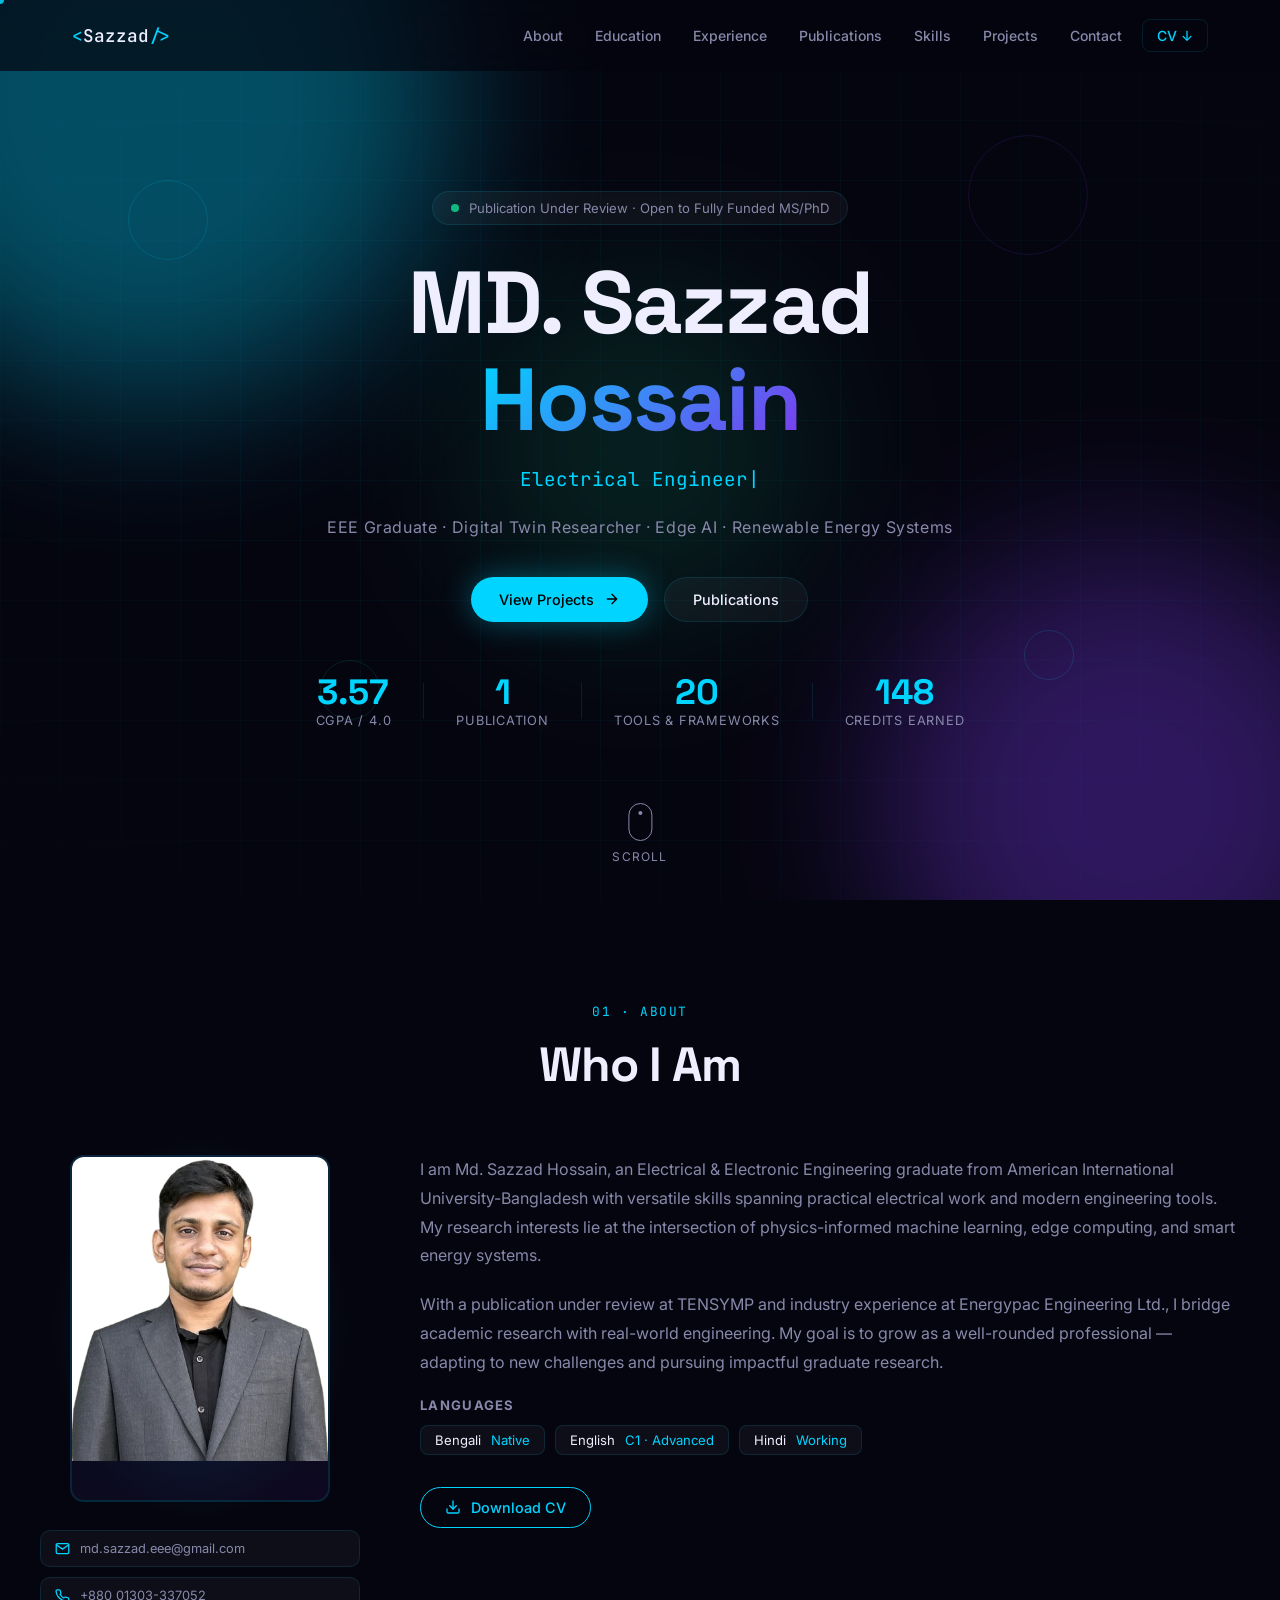
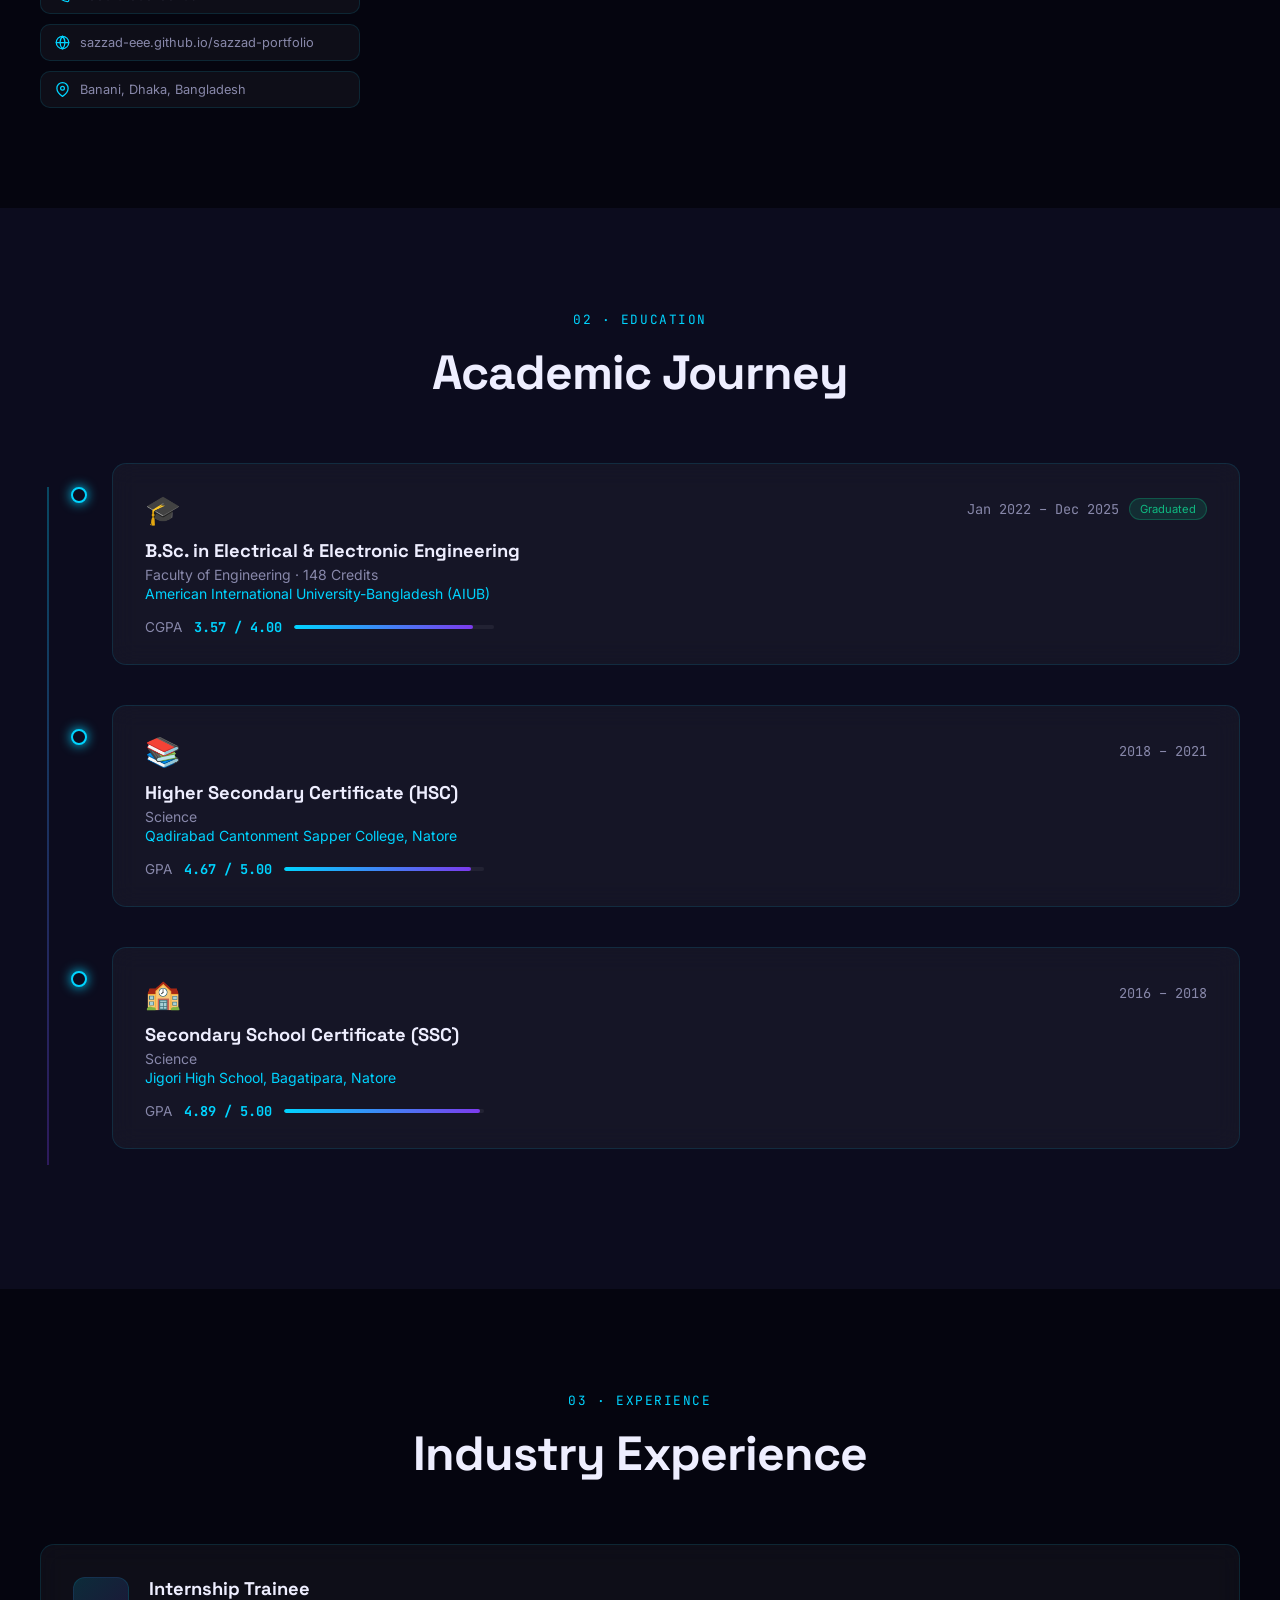
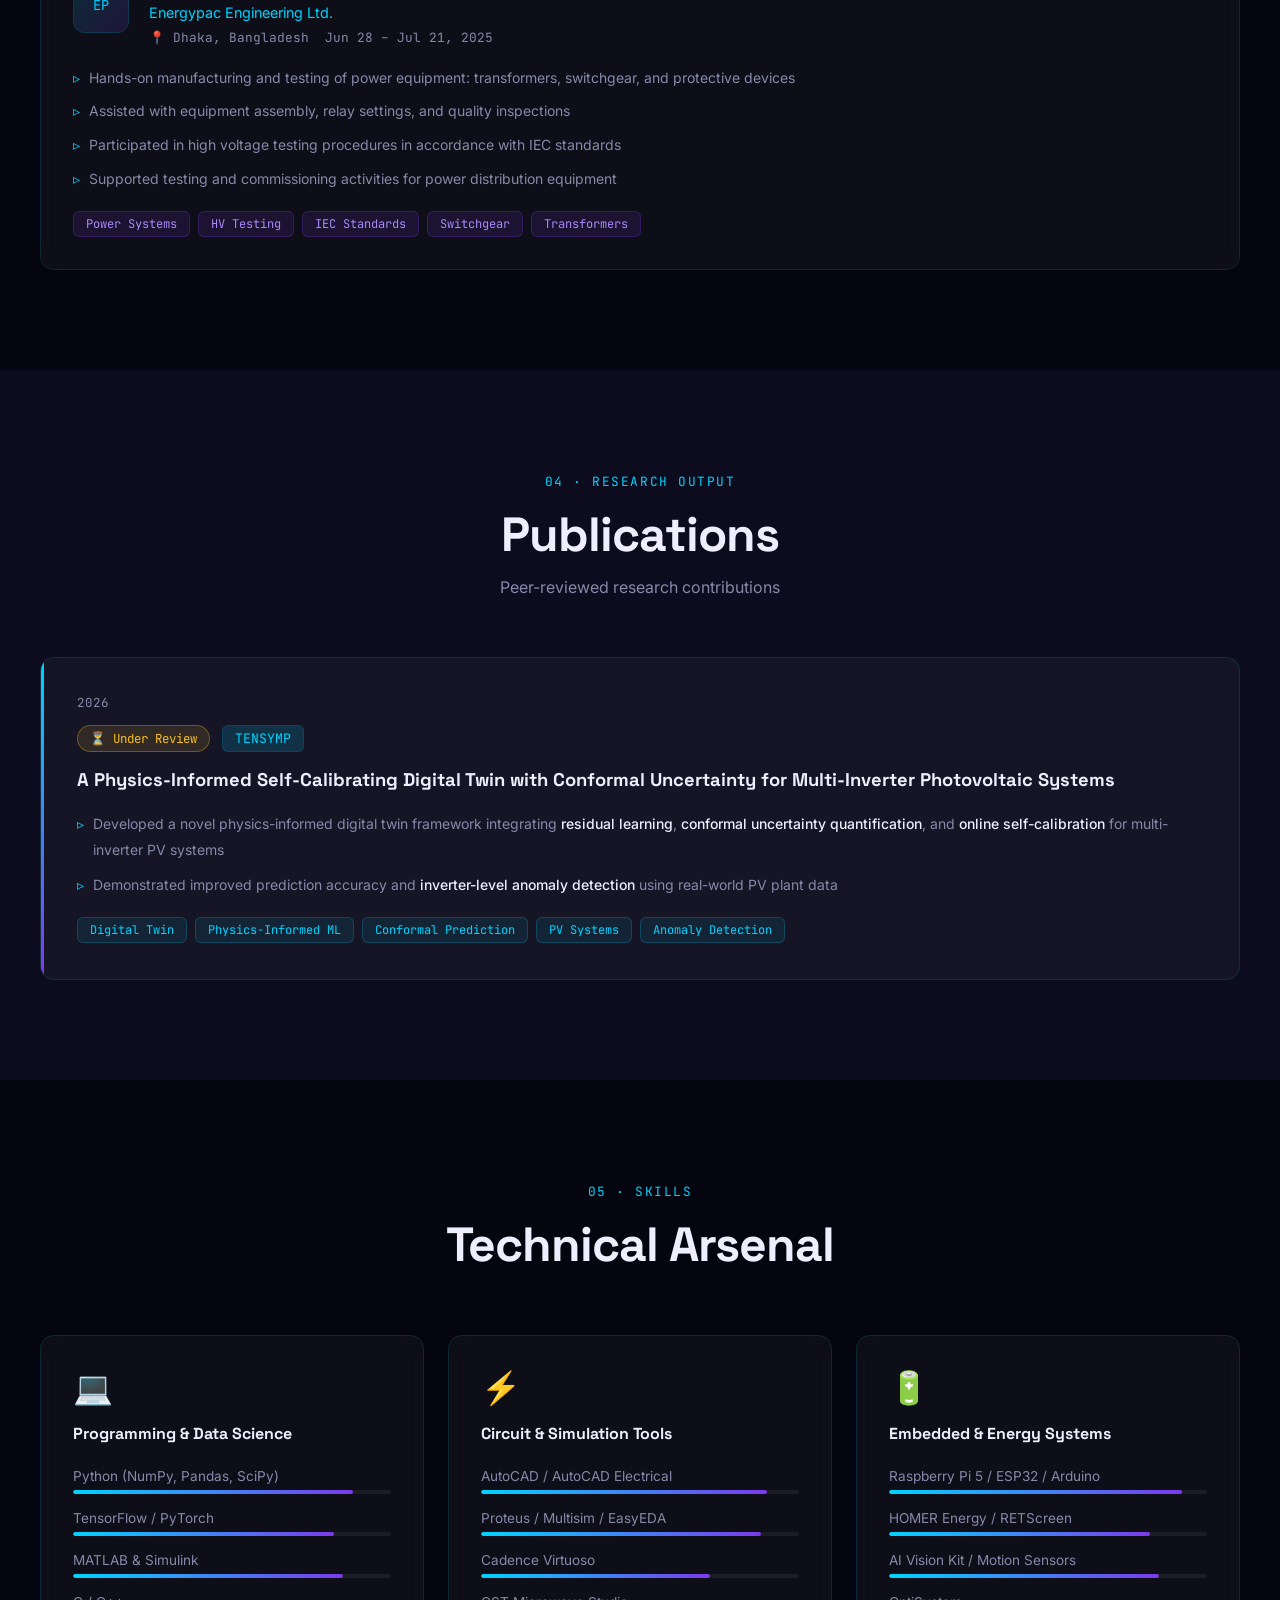
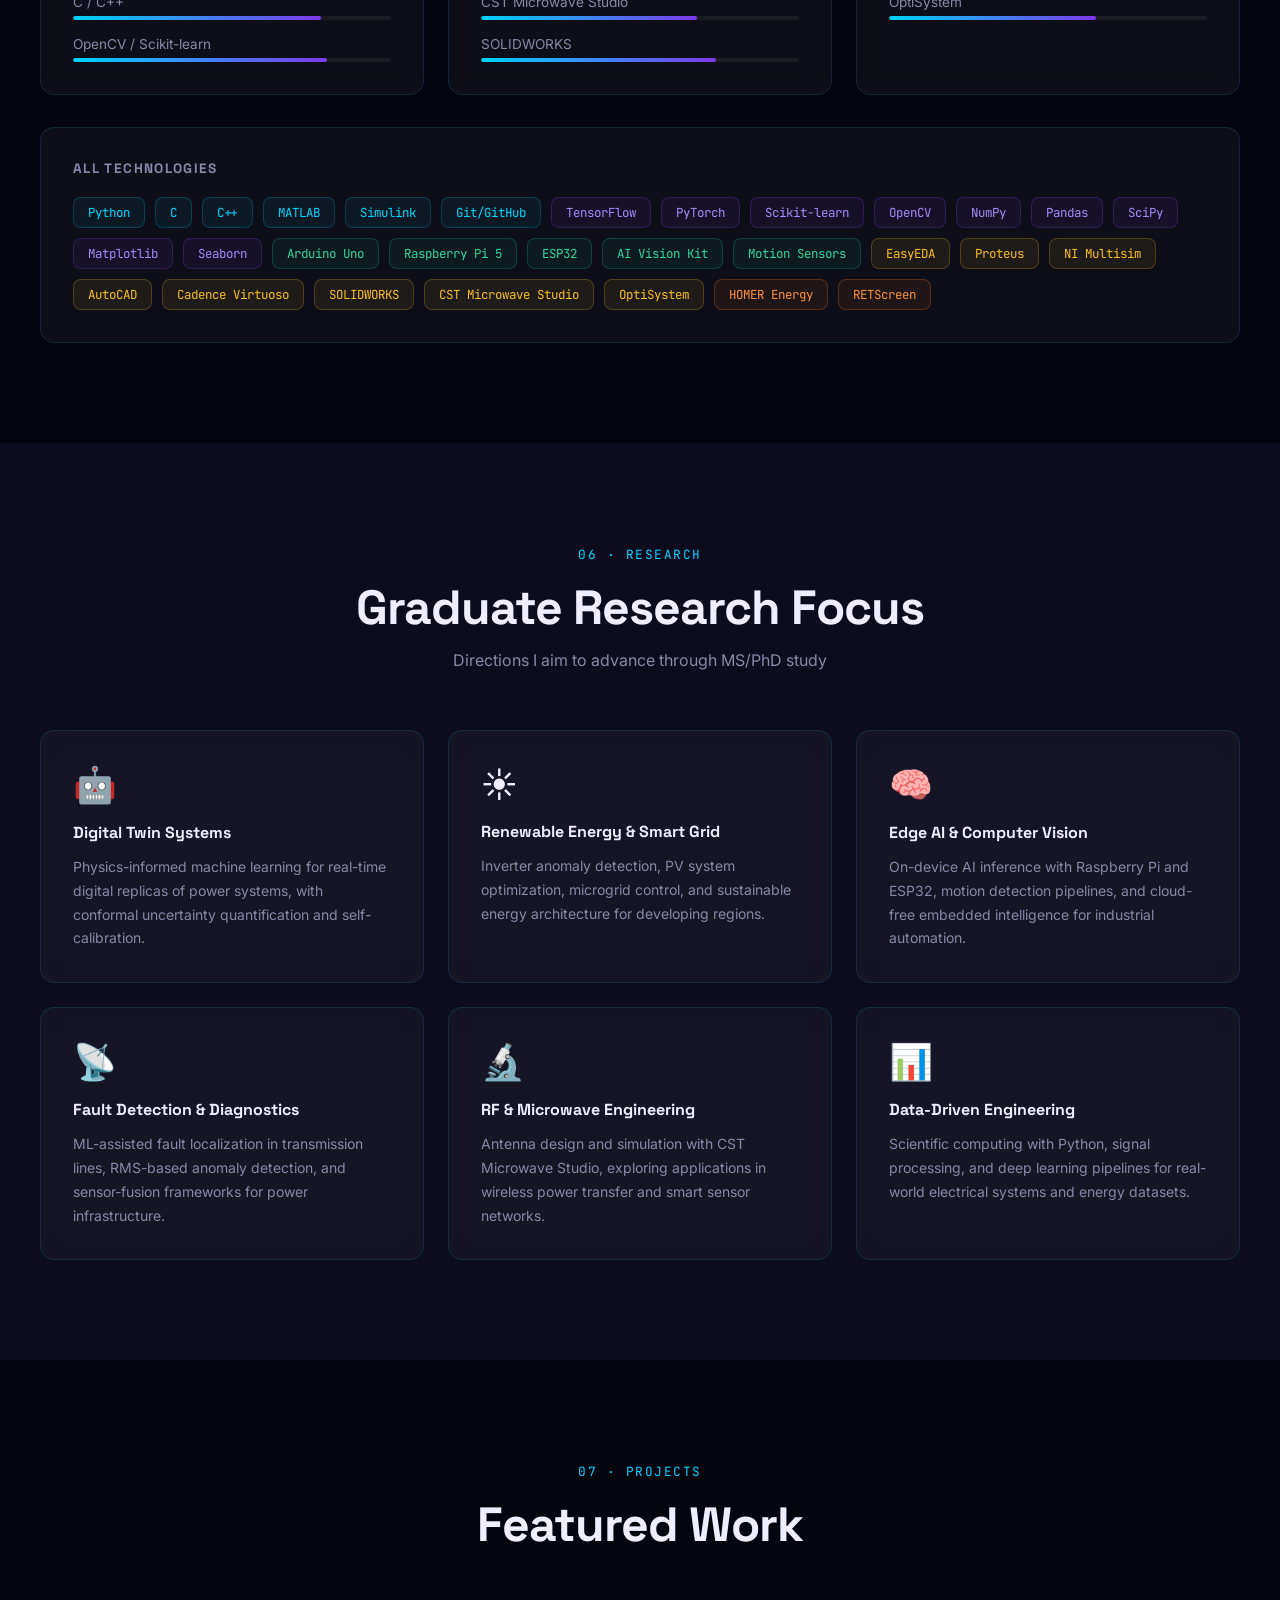
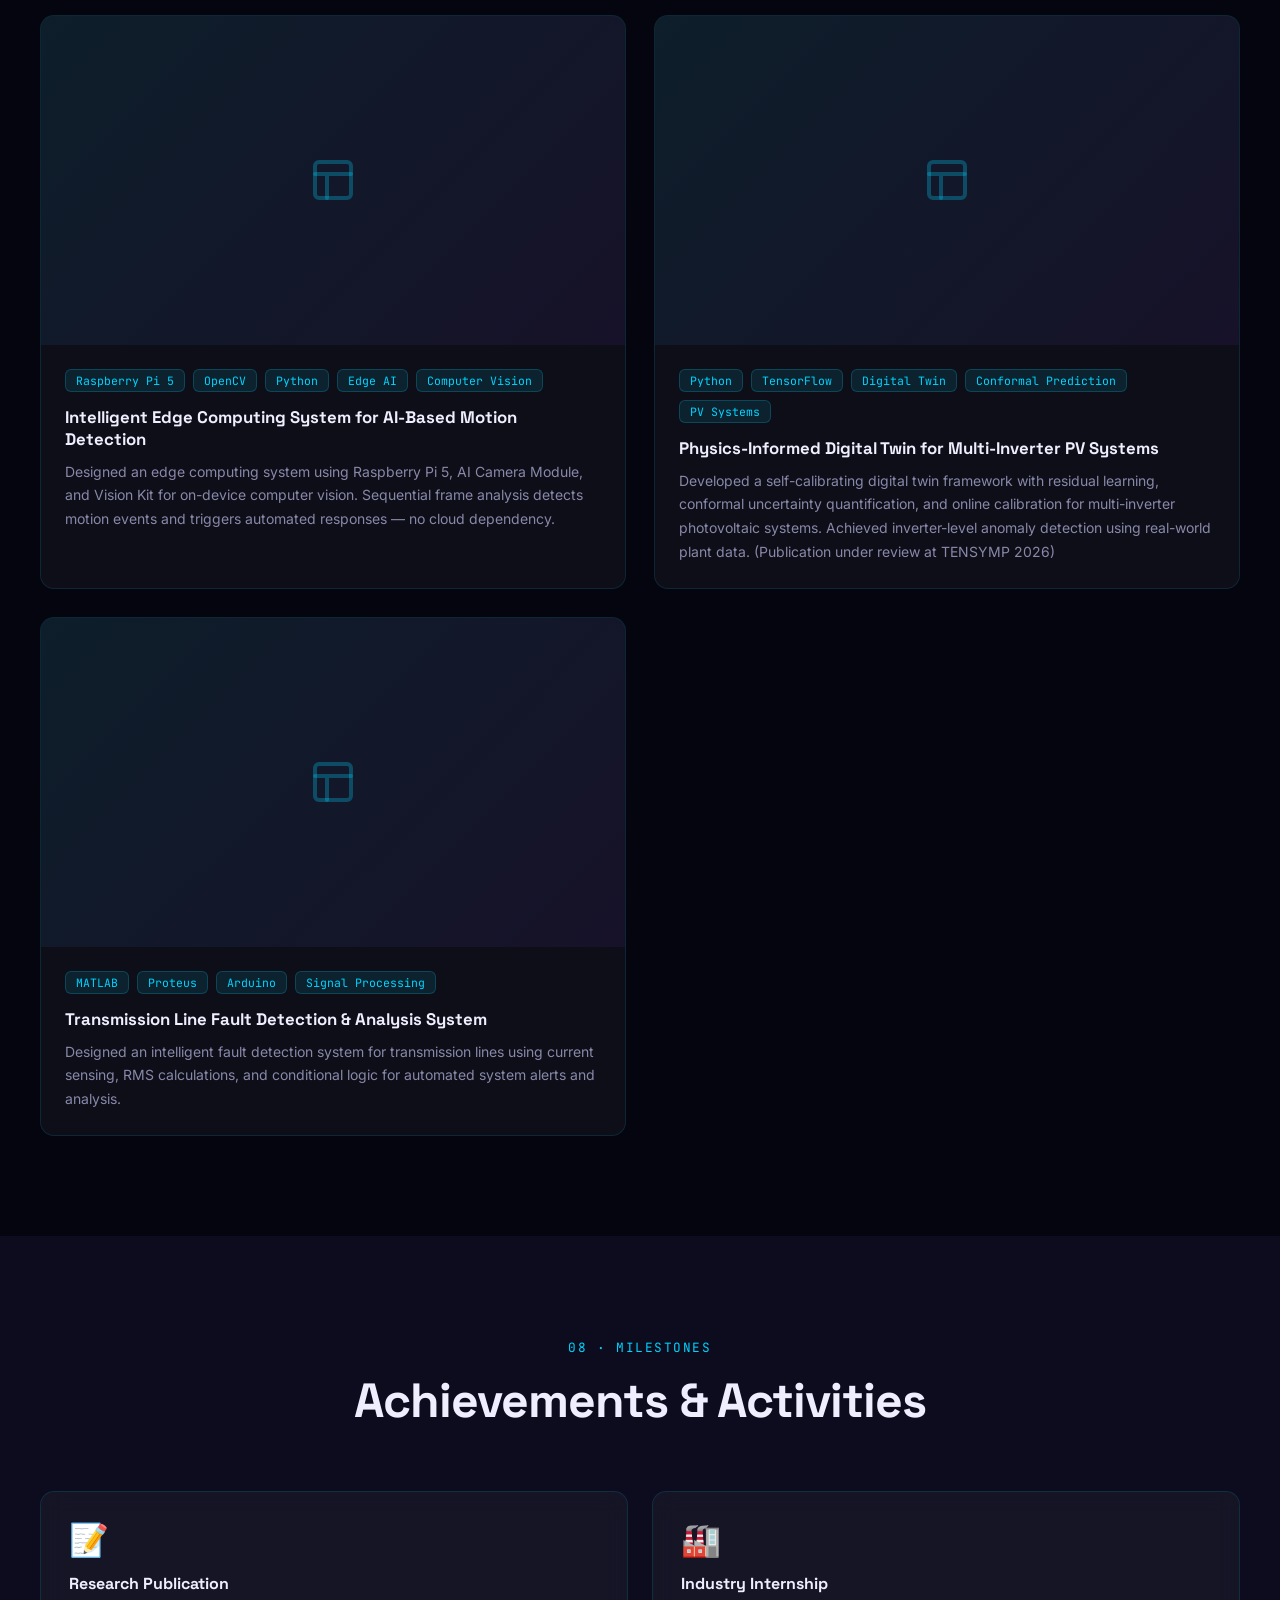
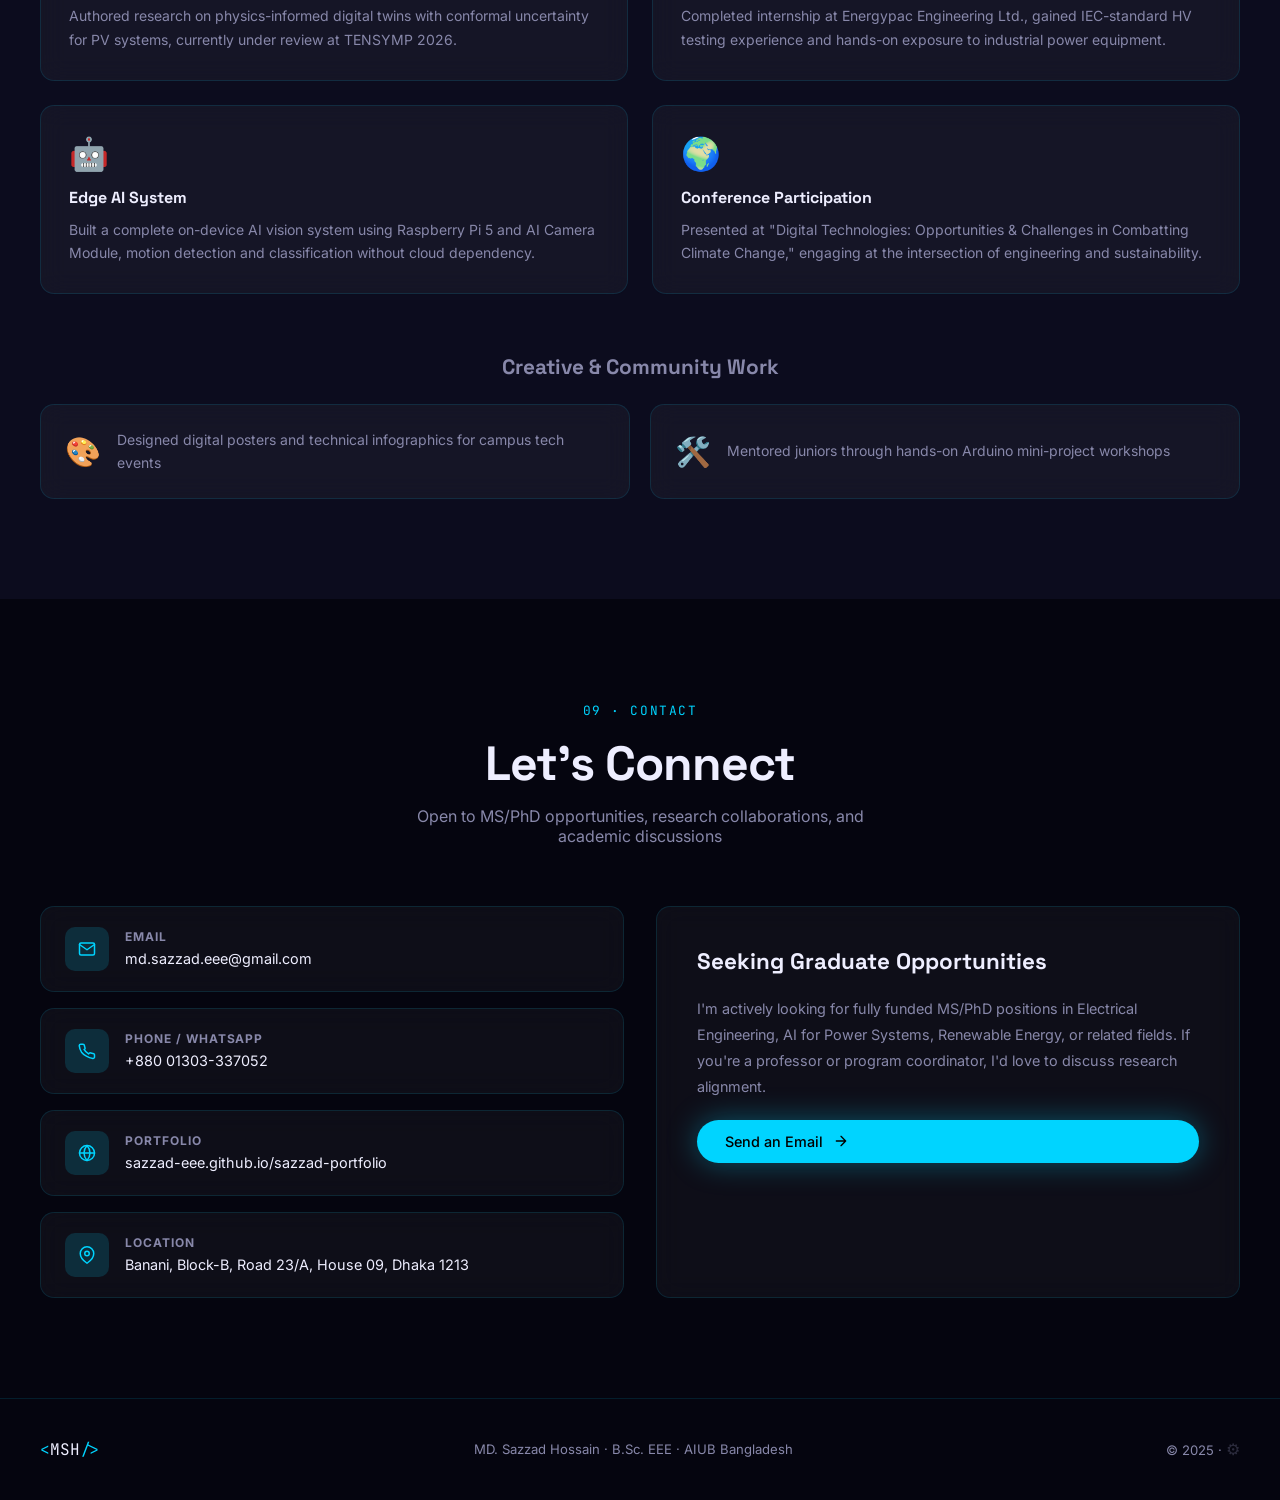
==== commit 4874bab8: "Fix badge, portfolio link, and remove em dashes - Graduating -> Graduated on education badge - Updat" ====
--- a/index.html
+++ b/index.html
@@ -3,7 +3,7 @@
 <head>
   <meta charset="UTF-8" />
   <meta name="viewport" content="width=device-width, initial-scale=1.0" />
-  <meta name="description" content="MD. Sazzad Hossain — EEE Graduate | Digital Twin, Renewable Energy, Edge AI Research" />
+  <meta name="description" content="MD. Sazzad Hossain | EEE Graduate | Digital Twin, Renewable Energy, Edge AI Research" />
   <title>MD. Sazzad Hossain | Portfolio</title>
   <link rel="preconnect" href="https://fonts.googleapis.com" />
   <link rel="preconnect" href="https://fonts.gstatic.com" crossorigin />
@@ -108,7 +108,7 @@
   <section id="about" class="section">
     <div class="container">
       <header class="sec-head">
-        <span class="sec-tag">01 — About</span>
+        <span class="sec-tag">01 · About</span>
         <h2 class="sec-title">Who I Am</h2>
       </header>
       <div class="about-grid">
@@ -130,9 +130,9 @@
               <svg viewBox="0 0 24 24"><path d="M22 16.92v3a2 2 0 0 1-2.18 2 19.79 19.79 0 0 1-8.63-3.07A19.5 19.5 0 0 1 4.69 13.6 19.79 19.79 0 0 1 1.62 4.93 2 2 0 0 1 3.6 3h3a2 2 0 0 1 2 1.72c.127.96.361 1.903.7 2.81a2 2 0 0 1-.45 2.11L8.09 9.91a16 16 0 0 0 6 6l.85-.85a2 2 0 0 1 2.11-.45c.907.339 1.85.573 2.81.7A2 2 0 0 1 22 16.92z"/></svg>
               <span id="chipPhoneText">+880 01303-337052</span>
             </a>
-            <a href="https://sazzad-eee.github.io/Portfolio/" target="_blank" class="chip">
+            <a href="https://sazzad-eee.github.io/sazzad-portfolio/" target="_blank" class="chip">
               <svg viewBox="0 0 24 24"><circle cx="12" cy="12" r="10"/><line x1="2" y1="12" x2="22" y2="12"/><path d="M12 2a15.3 15.3 0 0 1 4 10 15.3 15.3 0 0 1-4 10 15.3 15.3 0 0 1-4-10 15.3 15.3 0 0 1 4-10z"/></svg>
-              <span>sazzad-eee.github.io/Portfolio</span>
+              <span>sazzad-eee.github.io/sazzad-portfolio</span>
             </a>
             <div class="chip">
               <svg viewBox="0 0 24 24"><path d="M21 10c0 7-9 13-9 13s-9-6-9-13a9 9 0 0 1 18 0z"/><circle cx="12" cy="10" r="3"/></svg>
@@ -145,13 +145,13 @@
             I am Md. Sazzad Hossain, an Electrical &amp; Electronic Engineering graduate from American International University-Bangladesh with versatile skills spanning practical electrical work and modern engineering tools. My research interests lie at the intersection of physics-informed machine learning, edge computing, and smart energy systems.
           </p>
           <p class="about-p" id="aboutPara2">
-            With a publication under review at TENSYMP and industry experience at Energypac Engineering Ltd., I bridge academic research with real-world engineering. My goal is to grow as a well-rounded professional — adapting to new challenges, contributing to meaningful solutions, and pursuing impactful graduate research.
+            With a publication under review at TENSYMP and industry experience at Energypac Engineering Ltd., I bridge academic research with real-world engineering. My goal is to grow as a well-rounded professional, adapting to new challenges, contributing to meaningful solutions, and pursuing impactful graduate research.
           </p>
           <div class="lang-row">
             <h4>Languages</h4>
             <div class="lang-tags">
               <span class="ltag">Bengali <em>Native</em></span>
-              <span class="ltag">English <em>C1 — Advanced</em></span>
+              <span class="ltag">English <em>C1 · Advanced</em></span>
               <span class="ltag">Hindi <em>Working</em></span>
             </div>
           </div>
@@ -168,7 +168,7 @@
   <section id="education" class="section section-alt">
     <div class="container">
       <header class="sec-head">
-        <span class="sec-tag">02 — Education</span>
+        <span class="sec-tag">02 · Education</span>
         <h2 class="sec-title">Academic Journey</h2>
       </header>
       <div class="timeline">
@@ -179,7 +179,7 @@
               <span class="tl-emoji">🎓</span>
               <div class="tl-meta">
                 <span class="tl-year">Jan 2022 – Dec 2025</span>
-                <span class="tl-badge">Graduating</span>
+                <span class="tl-badge">Graduated</span>
               </div>
             </div>
             <h3>B.Sc. in Electrical &amp; Electronic Engineering</h3>
@@ -234,7 +234,7 @@
   <section id="experience" class="section">
     <div class="container">
       <header class="sec-head">
-        <span class="sec-tag">03 — Experience</span>
+        <span class="sec-tag">03 · Experience</span>
         <h2 class="sec-title">Industry Experience</h2>
       </header>
       <div class="exp-grid" id="expGrid">
@@ -253,7 +253,7 @@
             </div>
           </div>
           <ul class="exp-bullets">
-            <li>Hands-on manufacturing and testing of power equipment — transformers, switchgear, and protective devices</li>
+            <li>Hands-on manufacturing and testing of power equipment: transformers, switchgear, and protective devices</li>
             <li>Assisted with equipment assembly, relay settings, and quality inspections</li>
             <li>Participated in high voltage testing procedures in accordance with IEC standards</li>
             <li>Supported testing and commissioning activities for power distribution equipment</li>
@@ -274,7 +274,7 @@
   <section id="publications" class="section section-alt">
     <div class="container">
       <header class="sec-head">
-        <span class="sec-tag">04 — Research Output</span>
+        <span class="sec-tag">04 · Research Output</span>
         <h2 class="sec-title">Publications</h2>
         <p class="sec-sub">Peer-reviewed research contributions</p>
       </header>
@@ -310,7 +310,7 @@
   <section id="skills" class="section">
     <div class="container">
       <header class="sec-head">
-        <span class="sec-tag">05 — Skills</span>
+        <span class="sec-tag">05 · Skills</span>
         <h2 class="sec-title">Technical Arsenal</h2>
       </header>
       <div class="skills-outer">
@@ -375,7 +375,7 @@
   <section id="research" class="section section-alt">
     <div class="container">
       <header class="sec-head">
-        <span class="sec-tag">06 — Research</span>
+        <span class="sec-tag">06 · Research</span>
         <h2 class="sec-title">Graduate Research Focus</h2>
         <p class="sec-sub">Directions I aim to advance through MS/PhD study</p>
       </header>
@@ -418,7 +418,7 @@
   <section id="projects" class="section">
     <div class="container">
       <header class="sec-head">
-        <span class="sec-tag">07 — Projects</span>
+        <span class="sec-tag">07 · Projects</span>
         <h2 class="sec-title">Featured Work</h2>
       </header>
       <div class="projects-grid" id="projectsGrid"></div>
@@ -429,29 +429,29 @@
   <section id="achievements" class="section section-alt">
     <div class="container">
       <header class="sec-head">
-        <span class="sec-tag">08 — Milestones</span>
+        <span class="sec-tag">08 · Milestones</span>
         <h2 class="sec-title">Achievements &amp; Activities</h2>
       </header>
       <div class="ach-grid">
         <div class="ach-card glass-card reveal">
           <div class="ach-icon">📝</div>
           <h4>Research Publication</h4>
-          <p>Authored research on physics-informed digital twins with conformal uncertainty for PV systems — currently under review at TENSYMP 2026.</p>
+          <p>Authored research on physics-informed digital twins with conformal uncertainty for PV systems, currently under review at TENSYMP 2026.</p>
         </div>
         <div class="ach-card glass-card reveal">
           <div class="ach-icon">🏭</div>
           <h4>Industry Internship</h4>
-          <p>Completed internship at Energypac Engineering Ltd. — gained IEC-standard HV testing experience and hands-on exposure to industrial power equipment.</p>
+          <p>Completed internship at Energypac Engineering Ltd., gained IEC-standard HV testing experience and hands-on exposure to industrial power equipment.</p>
         </div>
         <div class="ach-card glass-card reveal">
           <div class="ach-icon">🤖</div>
           <h4>Edge AI System</h4>
-          <p>Built a complete on-device AI vision system using Raspberry Pi 5 and AI Camera Module — motion detection and classification without cloud dependency.</p>
+          <p>Built a complete on-device AI vision system using Raspberry Pi 5 and AI Camera Module, motion detection and classification without cloud dependency.</p>
         </div>
         <div class="ach-card glass-card reveal">
           <div class="ach-icon">🌍</div>
           <h4>Conference Participation</h4>
-          <p>Presented at "Digital Technologies: Opportunities &amp; Challenges in Combatting Climate Change" — engaging at the intersection of engineering and sustainability.</p>
+          <p>Presented at "Digital Technologies: Opportunities &amp; Challenges in Combatting Climate Change," engaging at the intersection of engineering and sustainability.</p>
         </div>
       </div>
       <div class="creative-wrap reveal">
@@ -468,7 +468,7 @@
   <section id="contact" class="section">
     <div class="container">
       <header class="sec-head">
-        <span class="sec-tag">09 — Contact</span>
+        <span class="sec-tag">09 · Contact</span>
         <h2 class="sec-title">Let's Connect</h2>
         <p class="sec-sub">Open to MS/PhD opportunities, research collaborations, and academic discussions</p>
       </header>
@@ -482,9 +482,9 @@
             <div class="c-icon"><svg viewBox="0 0 24 24"><path d="M22 16.92v3a2 2 0 0 1-2.18 2 19.79 19.79 0 0 1-8.63-3.07A19.5 19.5 0 0 1 4.69 13.6 19.79 19.79 0 0 1 1.62 4.93 2 2 0 0 1 3.6 3h3a2 2 0 0 1 2 1.72c.127.96.361 1.903.7 2.81a2 2 0 0 1-.45 2.11L8.09 9.91a16 16 0 0 0 6 6l.85-.85a2 2 0 0 1 2.11-.45c.907.339 1.85.573 2.81.7A2 2 0 0 1 22 16.92z"/></svg></div>
             <div><h4>Phone / WhatsApp</h4><span id="cPhone">+880 01303-337052</span></div>
           </a>
-          <a href="https://sazzad-eee.github.io/Portfolio/" target="_blank" class="c-item glass-card">
+          <a href="https://sazzad-eee.github.io/sazzad-portfolio/" target="_blank" class="c-item glass-card">
             <div class="c-icon"><svg viewBox="0 0 24 24"><circle cx="12" cy="12" r="10"/><line x1="2" y1="12" x2="22" y2="12"/><path d="M12 2a15.3 15.3 0 0 1 4 10 15.3 15.3 0 0 1-4 10 15.3 15.3 0 0 1-4-10 15.3 15.3 0 0 1 4-10z"/></svg></div>
-            <div><h4>Portfolio</h4><span>sazzad-eee.github.io/Portfolio</span></div>
+            <div><h4>Portfolio</h4><span>sazzad-eee.github.io/sazzad-portfolio</span></div>
           </a>
           <div class="c-item glass-card">
             <div class="c-icon"><svg viewBox="0 0 24 24"><path d="M21 10c0 7-9 13-9 13s-9-6-9-13a9 9 0 0 1 18 0z"/><circle cx="12" cy="10" r="3"/></svg></div>
--- a/style.css
+++ b/style.css
@@ -358,8 +358,9 @@
   position: relative; width: 260px; margin: 0 auto 28px;
 }
 .profile-photo {
-  width: 100%; aspect-ratio: 3/4; object-fit: cover;
+  width: 100%; aspect-ratio: 3/4; object-fit: contain; object-position: center top;
   border-radius: var(--radius); border: 2px solid var(--border);
+  background: linear-gradient(160deg, rgba(0,212,255,0.06) 0%, rgba(124,58,237,0.08) 100%);
   position: relative; z-index: 1;
 }
 .profile-photo.hidden { display: none; }
